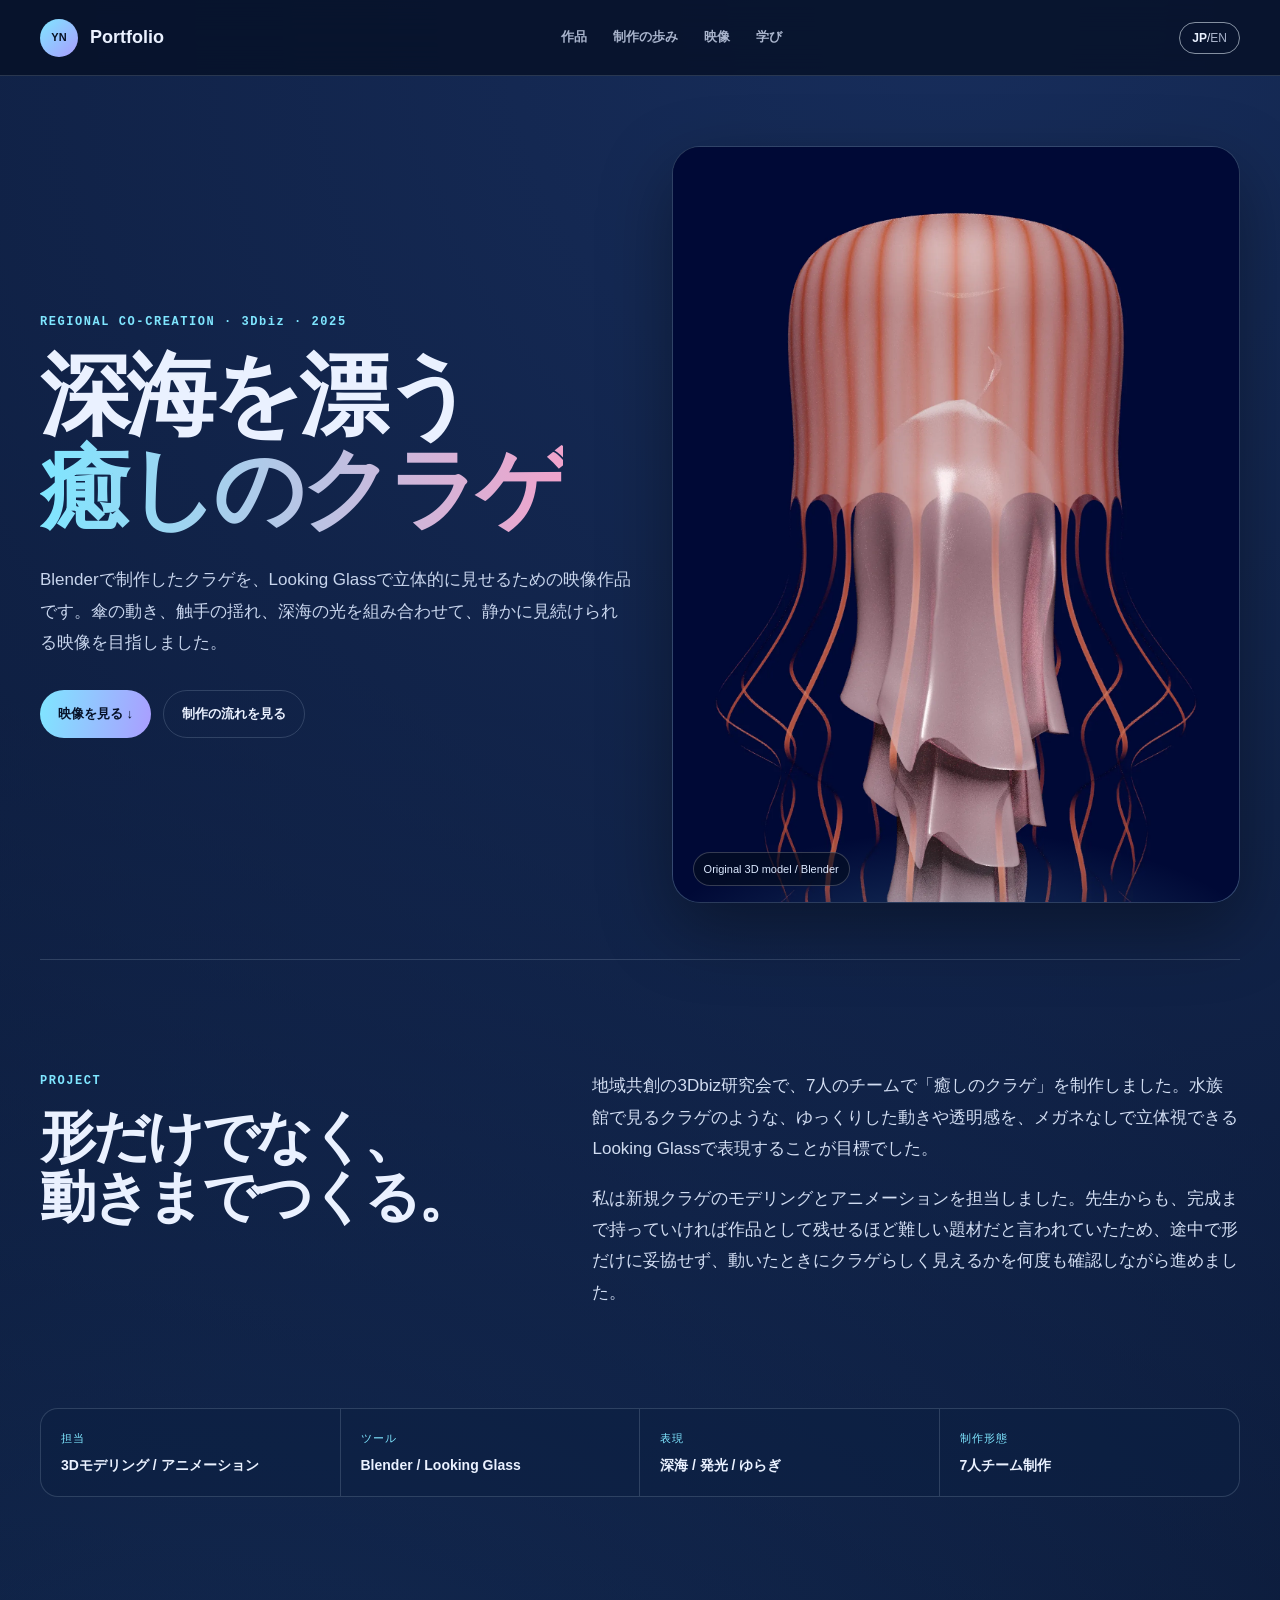
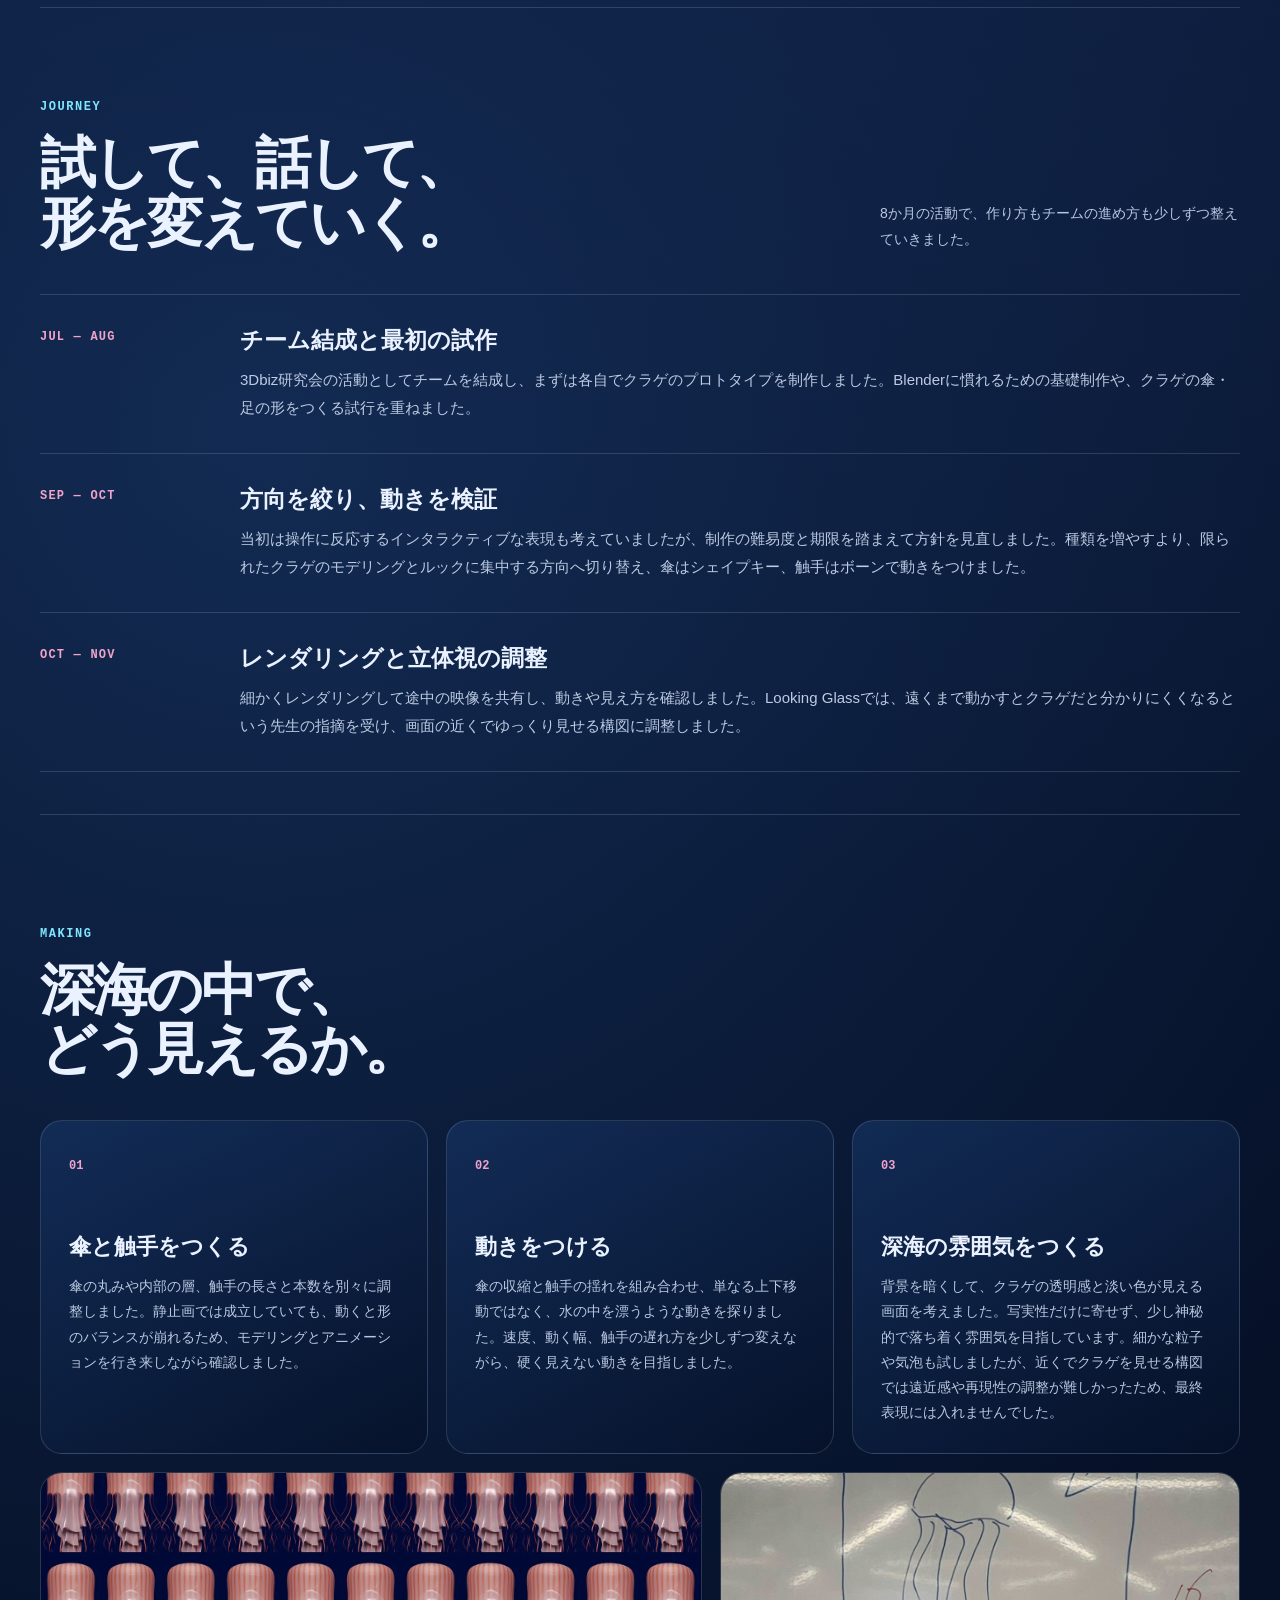
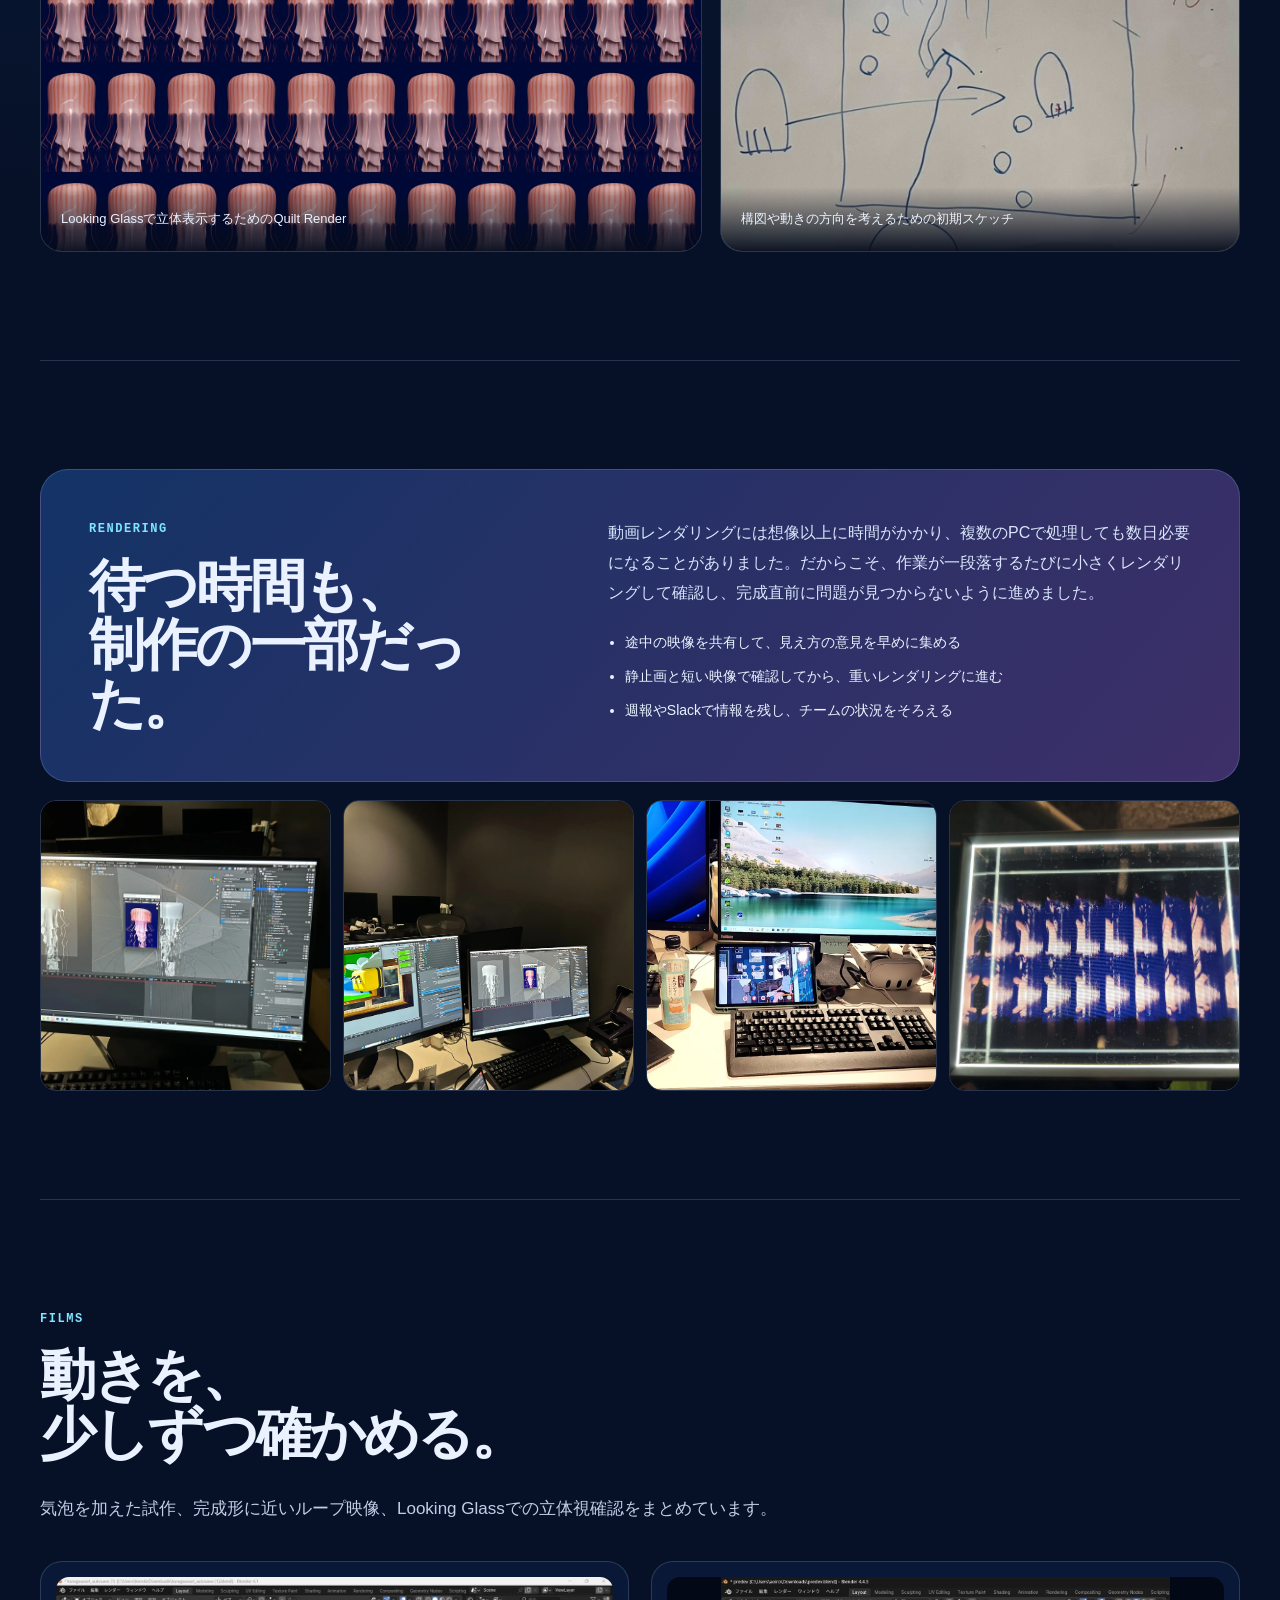
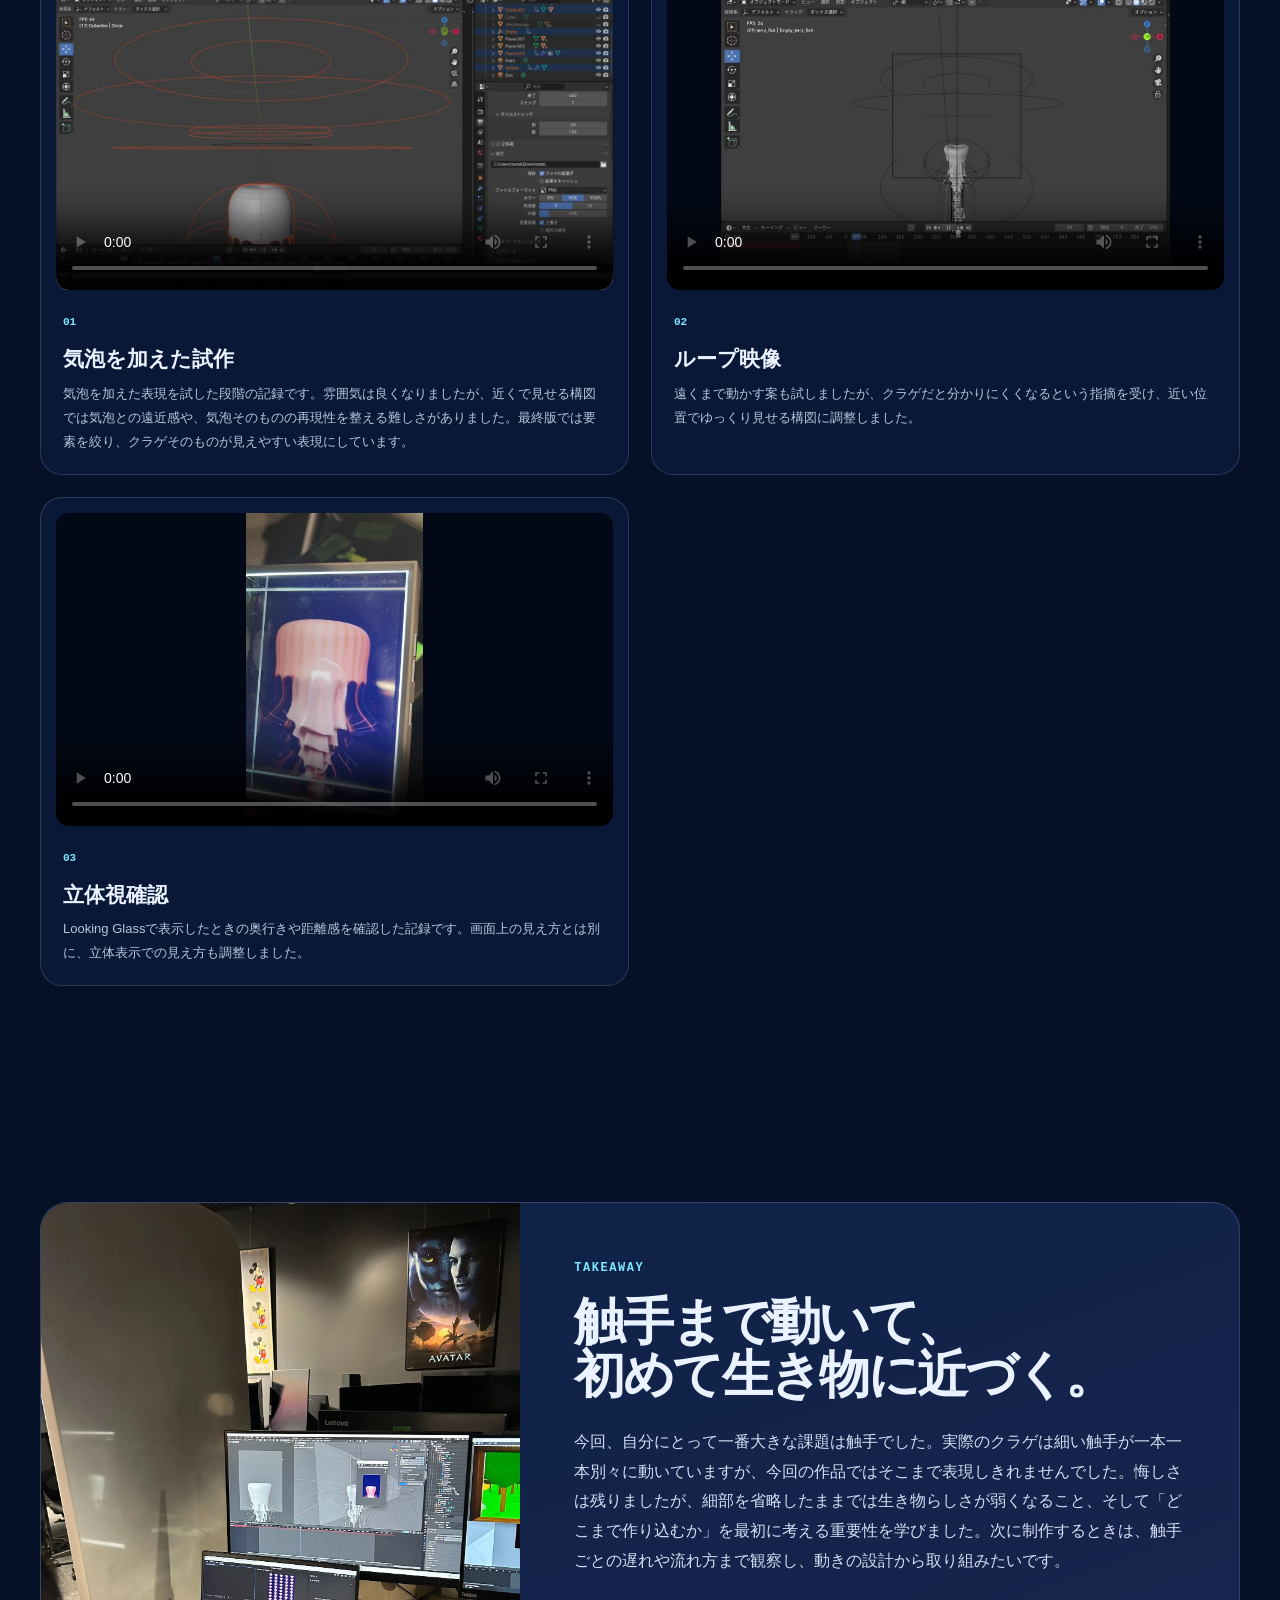
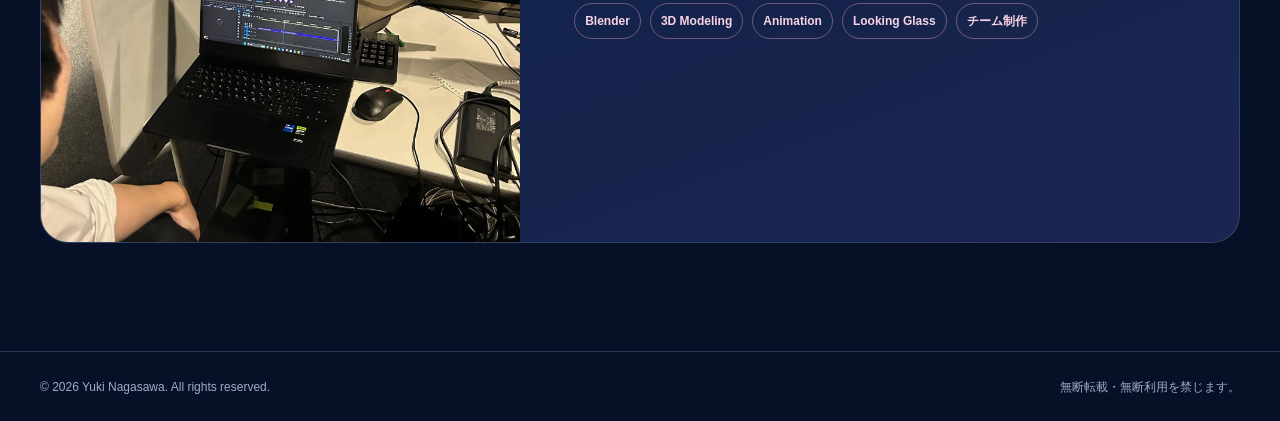
==== index.html @ 3a1f40bf "Add files via upload" ====
<!doctype html>
<html lang="ja">
<head>
  <meta charset="utf-8" />
  <meta name="viewport" content="width=device-width, initial-scale=1" />
  <meta name="description" content="BlenderとLooking Glassを使って制作した、癒しをテーマにした3Dクラゲ作品のポートフォリオ。" />
  <title>Healing Jellyfish | Yuki Nagasawa Portfolio</title>
  <link rel="stylesheet" href="style.css" />
</head>
<body>
  <header class="site-header">
    <a class="brand" href="#top" aria-label="Back to top">
      <span class="brand-mark">YN</span><span>Portfolio</span>
    </a>
    <nav class="nav" aria-label="Main navigation">
      <a href="#project" data-ja="作品" data-en="Project">作品</a>
      <a href="#journey" data-ja="制作の歩み" data-en="Journey">制作の歩み</a>
      <a href="#films" data-ja="映像" data-en="Films">映像</a>
      <a href="#learning" data-ja="学び" data-en="Learning">学び</a>
    </nav>
    <button id="langToggle" class="lang-toggle" type="button" aria-label="Switch language"><strong>JP</strong><span>/</span><b>EN</b></button>
  </header>

  <main id="top">
    <section class="hero section-shell">
      <div class="hero-copy">
        <p class="eyebrow" data-ja="REGIONAL CO-CREATION · 3Dbiz · 2025" data-en="REGIONAL CO-CREATION · 3Dbiz · 2025">REGIONAL CO-CREATION · 3Dbiz · 2025</p>
        <h1 data-ja="深海を漂う<br><span>癒しのクラゲ</span>" data-en="A calming <span>jellyfish</span><br>in the deep sea">深海を漂う<br><span>癒しのクラゲ</span></h1>
        <p class="hero-lead" data-ja="Blenderで制作したクラゲを、Looking Glassで立体的に見せるための映像作品です。傘の動き、触手の揺れ、深海の光を組み合わせて、静かに見続けられる映像を目指しました。" data-en="A visual work built in Blender and prepared for a glasses-free 3D display on Looking Glass. I combined bell motion, tentacle sway, and deep-sea lighting to create something calm enough to keep watching.">Blenderで制作したクラゲを、Looking Glassで立体的に見せるための映像作品です。傘の動き、触手の揺れ、深海の光を組み合わせて、静かに見続けられる映像を目指しました。</p>
        <div class="hero-actions">
          <a class="button primary" href="#films" data-ja="映像を見る ↓" data-en="Watch the films ↓">映像を見る ↓</a>
          <a class="button ghost" href="#journey" data-ja="制作の流れを見る" data-en="See the process">制作の流れを見る</a>
        </div>
      </div>
      <figure class="hero-art">
        <img src="assets/images/hero-jellyfish.webp" alt="Blenderで制作したクラゲのレンダリング" />
        <figcaption data-ja="Original 3D model / Blender" data-en="Original 3D model / Blender">Original 3D model / Blender</figcaption>
      </figure>
    </section>

    <section id="project" class="section-shell project-intro">
      <div class="section-head">
        <p class="eyebrow" data-ja="PROJECT" data-en="PROJECT">PROJECT</p>
        <h2 data-ja="形だけでなく、<br>動きまでつくる。" data-en="Build not only the form,<br>but the movement.">形だけでなく、<br>動きまでつくる。</h2>
      </div>
      <div class="project-text">
        <p data-ja="地域共創の3Dbiz研究会で、7人のチームで「癒しのクラゲ」を制作しました。水族館で見るクラゲのような、ゆっくりした動きや透明感を、メガネなしで立体視できるLooking Glassで表現することが目標でした。" data-en="In the 3Dbiz research group, our seven-person team created a “healing jellyfish.” Our goal was to reproduce the slow motion and translucency of an aquarium jellyfish on Looking Glass, a glasses-free 3D display.">地域共創の3Dbiz研究会で、7人のチームで「癒しのクラゲ」を制作しました。水族館で見るクラゲのような、ゆっくりした動きや透明感を、メガネなしで立体視できるLooking Glassで表現することが目標でした。</p>
        <p data-ja="私は新規クラゲのモデリングとアニメーションを担当しました。先生からも、完成まで持っていければ作品として残せるほど難しい題材だと言われていたため、途中で形だけに妥協せず、動いたときにクラゲらしく見えるかを何度も確認しながら進めました。" data-en="I worked on modeling and animating a new jellyfish. Our instructor described it as challenging enough that finishing it would make it a work worth keeping. I therefore kept checking whether it still felt like a jellyfish once it moved, rather than settling for a model that only looked right when still.">私は新規クラゲのモデリングとアニメーションを担当しました。先生からも、完成まで持っていければ作品として残せるほど難しい題材だと言われていたため、途中で形だけに妥協せず、動いたときにクラゲらしく見えるかを何度も確認しながら進めました。</p>
      </div>
      <dl class="project-facts">
        <div><dt data-ja="担当" data-en="Role">担当</dt><dd data-ja="3Dモデリング / アニメーション" data-en="3D modeling / animation">3Dモデリング / アニメーション</dd></div>
        <div><dt data-ja="ツール" data-en="Tools">ツール</dt><dd>Blender / Looking Glass</dd></div>
        <div><dt data-ja="表現" data-en="Visual direction">表現</dt><dd data-ja="深海 / 発光 / ゆらぎ" data-en="Deep sea / glow / gentle drift">深海 / 発光 / ゆらぎ</dd></div>
        <div><dt data-ja="制作形態" data-en="Format">制作形態</dt><dd data-ja="7人チーム制作" data-en="Seven-person team project">7人チーム制作</dd></div>
      </dl>
    </section>

    <section id="journey" class="section-shell journey-section">
      <div class="section-head compact">
        <div>
          <p class="eyebrow" data-ja="JOURNEY" data-en="JOURNEY">JOURNEY</p>
          <h2 data-ja="試して、話して、<br>形を変えていく。" data-en="Test it. Discuss it.<br>Then reshape it.">試して、話して、<br>形を変えていく。</h2>
        </div>
        <p class="section-note" data-ja="8か月の活動で、作り方もチームの進め方も少しずつ整えていきました。" data-en="Over eight months, we refined both the work itself and the way the team worked together.">8か月の活動で、作り方もチームの進め方も少しずつ整えていきました。</p>
      </div>
      <ol class="timeline">
        <li>
          <span class="timeline-date" data-ja="JUL — AUG" data-en="JUL — AUG">JUL — AUG</span>
          <div><h3 data-ja="チーム結成と最初の試作" data-en="Team formation and first prototypes">チーム結成と最初の試作</h3>
          <p data-ja="3Dbiz研究会の活動としてチームを結成し、まずは各自でクラゲのプロトタイプを制作しました。Blenderに慣れるための基礎制作や、クラゲの傘・足の形をつくる試行を重ねました。" data-en="After forming the team in the 3Dbiz group, each member created an initial jellyfish prototype. We also built basic Blender skills and tested the bell and tentacle forms.">3Dbiz研究会の活動としてチームを結成し、まずは各自でクラゲのプロトタイプを制作しました。Blenderに慣れるための基礎制作や、クラゲの傘・足の形をつくる試行を重ねました。</p></div>
        </li>
        <li>
          <span class="timeline-date" data-ja="SEP — OCT" data-en="SEP — OCT">SEP — OCT</span>
          <div><h3 data-ja="方向を絞り、動きを検証" data-en="Narrowing the direction and testing motion">方向を絞り、動きを検証</h3>
          <p data-ja="当初は操作に反応するインタラクティブな表現も考えていましたが、制作の難易度と期限を踏まえて方針を見直しました。種類を増やすより、限られたクラゲのモデリングとルックに集中する方向へ切り替え、傘はシェイプキー、触手はボーンで動きをつけました。" data-en="We initially considered an interactive version that responded to user input, but reconsidered the scope based on the schedule and technical difficulty. We focused on a small number of jellyfish, using shape keys for the bell and bones for the tentacles.">当初は操作に反応するインタラクティブな表現も考えていましたが、制作の難易度と期限を踏まえて方針を見直しました。種類を増やすより、限られたクラゲのモデリングとルックに集中する方向へ切り替え、傘はシェイプキー、触手はボーンで動きをつけました。</p></div>
        </li>
        <li>
          <span class="timeline-date" data-ja="OCT — NOV" data-en="OCT — NOV">OCT — NOV</span>
          <div><h3 data-ja="レンダリングと立体視の調整" data-en="Rendering and stereoscopic tuning">レンダリングと立体視の調整</h3>
          <p data-ja="細かくレンダリングして途中の映像を共有し、動きや見え方を確認しました。Looking Glassでは、遠くまで動かすとクラゲだと分かりにくくなるという先生の指摘を受け、画面の近くでゆっくり見せる構図に調整しました。" data-en="We rendered small checks throughout the process and shared them to review movement and appearance. After feedback that the jellyfish became hard to recognize when it moved too far away on Looking Glass, we adjusted the composition to keep it closer to the viewer.">細かくレンダリングして途中の映像を共有し、動きや見え方を確認しました。Looking Glassでは、遠くまで動かすとクラゲだと分かりにくくなるという先生の指摘を受け、画面の近くでゆっくり見せる構図に調整しました。</p></div>
        </li>
      </ol>
    </section>

    <section class="section-shell process-section">
      <div class="section-head compact">
        <div>
          <p class="eyebrow" data-ja="MAKING" data-en="MAKING">MAKING</p>
          <h2 data-ja="深海の中で、<br>どう見えるか。" data-en="How should it look<br>in the deep sea?">深海の中で、<br>どう見えるか。</h2>
        </div>
      </div>
      <div class="process-grid">
        <article class="process-card">
          <span class="number">01</span>
          <h3 data-ja="傘と触手をつくる" data-en="Building the bell and tentacles">傘と触手をつくる</h3>
          <p data-ja="傘の丸みや内部の層、触手の長さと本数を別々に調整しました。静止画では成立していても、動くと形のバランスが崩れるため、モデリングとアニメーションを行き来しながら確認しました。" data-en="I adjusted the bell shape, inner layers, and the length and count of the tentacles separately. Because a still image can look right while motion reveals imbalance, I moved back and forth between modeling and animation.">傘の丸みや内部の層、触手の長さと本数を別々に調整しました。静止画では成立していても、動くと形のバランスが崩れるため、モデリングとアニメーションを行き来しながら確認しました。</p>
        </article>
        <article class="process-card">
          <span class="number">02</span>
          <h3 data-ja="動きをつける" data-en="Adding the movement">動きをつける</h3>
          <p data-ja="傘の収縮と触手の揺れを組み合わせ、単なる上下移動ではなく、水の中を漂うような動きを探りました。速度、動く幅、触手の遅れ方を少しずつ変えながら、硬く見えない動きを目指しました。" data-en="By combining bell contraction and tentacle sway, I looked for movement that suggested drifting underwater rather than simple vertical motion. I tuned speed, travel range, and delayed tentacle motion to avoid a stiff result.">傘の収縮と触手の揺れを組み合わせ、単なる上下移動ではなく、水の中を漂うような動きを探りました。速度、動く幅、触手の遅れ方を少しずつ変えながら、硬く見えない動きを目指しました。</p>
        </article>
        <article class="process-card">
          <span class="number">03</span>
          <h3 data-ja="深海の雰囲気をつくる" data-en="Building a deep-sea atmosphere">深海の雰囲気をつくる</h3>
          <p data-ja="背景を暗くして、クラゲの透明感と淡い色が見える画面を考えました。写実性だけに寄せず、少し神秘的で落ち着く雰囲気を目指しています。細かな粒子や気泡も試しましたが、近くでクラゲを見せる構図では遠近感や再現性の調整が難しかったため、最終表現には入れませんでした。" data-en="I used a dark background so the jellyfish’s translucency and soft color would remain visible, aiming for a calm and slightly mysterious atmosphere rather than pure photorealism. I also tested fine particles and bubbles, but because the final composition presents the jellyfish at close range, controlling depth and visual consistency was difficult, so those elements were not included in the final version.">背景を暗くして、クラゲの透明感と淡い色が見える画面を考えました。写実性だけに寄せず、少し神秘的で落ち着く雰囲気を目指しています。細かな粒子や気泡も試しましたが、近くでクラゲを見せる構図では遠近感や再現性の調整が難しかったため、最終表現には入れませんでした。</p>
        </article>
      </div>

      <div class="process-visuals">
        <figure class="large-visual"><img src="assets/images/quilt-render.webp" alt="Looking Glass用に作成した複数視点のQuilt Render" /><figcaption data-ja="Looking Glassで立体表示するためのQuilt Render" data-en="Quilt render prepared for Looking Glass">Looking Glassで立体表示するためのQuilt Render</figcaption></figure>
        <figure class="large-visual"><img src="assets/images/sketch.jpg" alt="クラゲの構成を考えるための手書きスケッチ" /><figcaption data-ja="構図や動きの方向を考えるための初期スケッチ" data-en="Early sketch for composition and movement">構図や動きの方向を考えるための初期スケッチ</figcaption></figure>
      </div>
    </section>

    <section class="section-shell challenge-section">
      <div class="challenge-panel">
        <div>
          <p class="eyebrow" data-ja="RENDERING" data-en="RENDERING">RENDERING</p>
          <h2 data-ja="待つ時間も、<br>制作の一部だった。" data-en="Waiting was also<br>part of the work.">待つ時間も、<br>制作の一部だった。</h2>
        </div>
        <div class="challenge-copy">
          <p data-ja="動画レンダリングには想像以上に時間がかかり、複数のPCで処理しても数日必要になることがありました。だからこそ、作業が一段落するたびに小さくレンダリングして確認し、完成直前に問題が見つからないように進めました。" data-en="Video rendering took longer than expected. Even with several PCs, it could take days. That made small, frequent render checks important so that issues did not only appear at the end.">動画レンダリングには想像以上に時間がかかり、複数のPCで処理しても数日必要になることがありました。だからこそ、作業が一段落するたびに小さくレンダリングして確認し、完成直前に問題が見つからないように進めました。</p>
          <ul>
            <li data-ja="途中の映像を共有して、見え方の意見を早めに集める" data-en="Share work-in-progress clips early to collect feedback">途中の映像を共有して、見え方の意見を早めに集める</li>
            <li data-ja="静止画と短い映像で確認してから、重いレンダリングに進む" data-en="Check stills and short clips before committing to heavy renders">静止画と短い映像で確認してから、重いレンダリングに進む</li>
            <li data-ja="週報やSlackで情報を残し、チームの状況をそろえる" data-en="Keep progress visible through weekly reports and Slack">週報やSlackで情報を残し、チームの状況をそろえる</li>
          </ul>
        </div>
      </div>
      <div class="photo-strip">
        <img src="assets/images/blender-workspace.webp" alt="Blenderでの作業画面" />
        <img src="assets/images/looking-glass-setup.webp" alt="Looking Glassの表示確認" />
        <img src="assets/images/render-workstation.webp" alt="レンダリング作業環境" />
        <img src="assets/images/looking-glass-output.webp" alt="Looking Glass上の表示" />
      </div>
    </section>

    <section id="films" class="section-shell films-section">
      <div class="section-head compact">
        <div>
          <p class="eyebrow" data-ja="FILMS" data-en="FILMS">FILMS</p>
          <h2 data-ja="動きを、<br>少しずつ確かめる。" data-en="Checking motion,<br>step by step.">動きを、<br>少しずつ確かめる。</h2>
        </div>
      </div>
      <p class="films-lead" data-ja="気泡を加えた試作、完成形に近いループ映像、Looking Glassでの立体視確認をまとめています。" data-en="This edition includes the bubble experiment, the near-final loop sequence, and the Looking Glass stereoscopic display check.">気泡を加えた試作、完成形に近いループ映像、Looking Glassでの立体視確認をまとめています。</p>
      <div class="film-grid">

        <article class="film-card"><video controls playsinline preload="metadata" poster="assets/images/jellyfish-motion-04.jpg"><source src="assets/videos/jellyfish-motion-04.mp4" type="video/mp4" /></video><div><span>01</span><h3 data-ja="気泡を加えた試作" data-en="Bubble experiment">気泡を加えた試作</h3><p data-ja="気泡を加えた表現を試した段階の記録です。雰囲気は良くなりましたが、近くで見せる構図では気泡との遠近感や、気泡そのものの再現性を整える難しさがありました。最終版では要素を絞り、クラゲそのものが見えやすい表現にしています。" data-en="This was an experiment with bubbles added to the scene. It created a promising atmosphere, but in a close-up composition it was difficult to control the sense of depth and make the bubbles feel convincing. For the final version, I simplified the scene so the jellyfish itself would remain easy to see.">気泡を加えた表現を試した段階の記録です。雰囲気は良くなりましたが、近くで見せる構図では気泡との遠近感や、気泡そのものの再現性を整える難しさがありました。最終版では要素を絞り、クラゲそのものが見えやすい表現にしています。</p></div></article>

        <article class="film-card"><video controls playsinline preload="metadata" poster="assets/images/jellyfish-motion-03.jpg"><source src="assets/videos/jellyfish-motion-03.mp4" type="video/mp4" /></video><div><span>02</span><h3 data-ja="ループ映像" data-en="Loop sequence">ループ映像</h3><p data-ja="遠くまで動かす案も試しましたが、クラゲだと分かりにくくなるという指摘を受け、近い位置でゆっくり見せる構図に調整しました。" data-en="We also tested wider movement, but after feedback that the jellyfish became harder to recognize at a distance, we adjusted the sequence to keep it closer and easier to read.">遠くまで動かす案も試しましたが、クラゲだと分かりにくくなるという指摘を受け、近い位置でゆっくり見せる構図に調整しました。</p></div></article>

        <article class="film-card"><video controls playsinline preload="metadata" poster="assets/images/jellyfish-motion-02.jpg"><source src="assets/videos/jellyfish-motion-02.mp4" type="video/mp4" /></video><div><span>03</span><h3 data-ja="立体視確認" data-en="Stereoscopic check">立体視確認</h3><p data-ja="Looking Glassで表示したときの奥行きや距離感を確認した記録です。画面上の見え方とは別に、立体表示での見え方も調整しました。" data-en="A record of checking depth and distance on Looking Glass. The piece needed to be tuned for the stereoscopic display as well as for a normal screen.">Looking Glassで表示したときの奥行きや距離感を確認した記録です。画面上の見え方とは別に、立体表示での見え方も調整しました。</p></div></article>
      </div>
    </section>

    <section id="learning" class="section-shell learning-section">
      <div class="learning-card">
        <div class="learning-image"><img src="assets/images/team-workstation.webp" alt="チームでの制作環境" /></div>
        <div class="learning-copy">
          <p class="eyebrow" data-ja="TAKEAWAY" data-en="TAKEAWAY">TAKEAWAY</p>
          <h2 data-ja="触手まで動いて、<br>初めて生き物に近づく。" data-en="Only when the tentacles move<br>does it begin to feel alive.">触手まで動いて、<br>初めて生き物に近づく。</h2>
          <p data-ja="今回、自分にとって一番大きな課題は触手でした。実際のクラゲは細い触手が一本一本別々に動いていますが、今回の作品ではそこまで表現しきれませんでした。悔しさは残りましたが、細部を省略したままでは生き物らしさが弱くなること、そして「どこまで作り込むか」を最初に考える重要性を学びました。次に制作するときは、触手ごとの遅れや流れ方まで観察し、動きの設計から取り組みたいです。" data-en="The tentacles were my biggest challenge. In real jellyfish, fine tentacles move independently, and I could not reproduce that level of detail in this work. It was frustrating, but it taught me that simplifying the details too much weakens the sense of life, and that the level of detail must be planned from the beginning. In a future project, I want to study and design the delayed movement and flow of individual tentacles.">今回、自分にとって一番大きな課題は触手でした。実際のクラゲは細い触手が一本一本別々に動いていますが、今回の作品ではそこまで表現しきれませんでした。悔しさは残りましたが、細部を省略したままでは生き物らしさが弱くなること、そして「どこまで作り込むか」を最初に考える重要性を学びました。次に制作するときは、触手ごとの遅れや流れ方まで観察し、動きの設計から取り組みたいです。</p>
          <div class="tags"><span>Blender</span><span>3D Modeling</span><span>Animation</span><span>Looking Glass</span><span data-ja="チーム制作" data-en="Teamwork">チーム制作</span></div>
        </div>
      </div>
    </section>
  </main>

  <footer class="footer">
    <p>© 2026 Yuki Nagasawa. All rights reserved.</p>
    <p data-ja="無断転載・無断利用を禁じます。" data-en="Unauthorized reproduction and use are prohibited.">無断転載・無断利用を禁じます。</p>
  </footer>
  <script src="script.js"></script>
</body>
</html>
---- style.css ----
:root{--ink:#eaf1ff;--muted:#a9b4cc;--bg:#061128;--surface:#0c1b39;--surface2:#10264d;--line:rgba(218,232,255,.16);--aqua:#7fe6ff;--pink:#f0a3cb;--purple:#aa9dff;--max:1200px}*{box-sizing:border-box}html{scroll-behavior:smooth}body{margin:0;background:radial-gradient(circle at 74% 0%,#172d5b 0,transparent 36%),radial-gradient(circle at 20% 30%,#122a51 0,transparent 28%),var(--bg);color:var(--ink);font-family:Inter,"Noto Sans JP","Hiragino Kaku Gothic ProN",Meiryo,sans-serif;line-height:1.85}.site-header{height:76px;position:sticky;z-index:10;top:0;display:flex;align-items:center;justify-content:space-between;padding:0 max(24px,calc((100vw - var(--max))/2));background:rgba(6,17,40,.84);backdrop-filter:blur(18px);border-bottom:1px solid var(--line)}.brand{display:flex;align-items:center;gap:12px;color:var(--ink);text-decoration:none;font-weight:800;font-size:18px}.brand-mark{display:grid;place-items:center;width:38px;height:38px;border-radius:50%;background:linear-gradient(135deg,var(--aqua),var(--purple));color:#071224;font-size:11px}.nav{display:flex;gap:26px}.nav a{color:var(--muted);text-decoration:none;font-size:13px;font-weight:700}.nav a:hover{color:var(--aqua)}.lang-toggle{border:1px solid rgba(236,246,255,.55);border-radius:999px;background:transparent;color:var(--ink);font-family:inherit;font-size:12px;padding:8px 12px;cursor:pointer}.lang-toggle b{font-weight:400;color:var(--muted)}.section-shell{width:min(calc(100% - 48px),var(--max));margin:0 auto}.hero{min-height:680px;display:grid;grid-template-columns:1.02fr .98fr;align-items:center;gap:40px;padding:70px 0 56px}.eyebrow{margin:0 0 15px;color:var(--aqua);font-family:ui-monospace,SFMono-Regular,Consolas,monospace;letter-spacing:.13em;font-size:12px;font-weight:700}.hero h1,.section-head h2,.challenge-panel h2,.learning-copy h2{margin:0;letter-spacing:-.05em;line-height:1.05}.hero h1{font-size:clamp(58px,7vw,102px)}.hero h1 span{background:linear-gradient(90deg,var(--aqua),var(--pink));-webkit-background-clip:text;background-clip:text;color:transparent}.hero-lead{max-width:615px;color:#c8d5ed;font-size:17px;margin:28px 0 0}.hero-actions{display:flex;flex-wrap:wrap;gap:12px;margin-top:32px}.button{display:inline-flex;align-items:center;justify-content:center;text-decoration:none;border-radius:999px;padding:11px 18px;font-size:13px;font-weight:800;transition:.25s ease}.button.primary{background:linear-gradient(100deg,var(--aqua),var(--purple));color:#061128}.button.primary:hover{transform:translateY(-3px);box-shadow:0 15px 34px rgba(127,230,255,.2)}.button.ghost{border:1px solid var(--line);color:var(--ink)}.button.ghost:hover{border-color:var(--aqua);color:var(--aqua)}.hero-art{position:relative;margin:0;border-radius:28px;overflow:hidden;min-height:520px;background:linear-gradient(140deg,#08183b,#152a55);border:1px solid var(--line);box-shadow:0 26px 70px rgba(0,0,0,.36)}.hero-art:after{content:"";position:absolute;inset:auto -15% -30% -15%;height:42%;background:radial-gradient(ellipse,rgba(127,230,255,.23),transparent 62%)}.hero-art img{display:block;width:100%;height:100%;min-height:520px;object-fit:cover}.hero-art figcaption{position:absolute;left:20px;bottom:16px;z-index:1;border:1px solid rgba(255,255,255,.2);background:rgba(4,13,32,.65);border-radius:999px;padding:6px 10px;font-size:11px;color:#dce9ff}.project-intro{padding:110px 0;display:grid;grid-template-columns:.86fr 1.14fr;gap:64px;border-top:1px solid var(--line)}.section-head h2{font-size:clamp(38px,4.4vw,66px)}.project-text p{margin:0 0 18px;color:#d2ddf2;font-size:17px}.project-facts{grid-column:1/-1;margin:18px 0 0;display:grid;grid-template-columns:repeat(4,1fr);gap:0;border:1px solid var(--line);border-radius:18px;overflow:hidden;background:rgba(10,30,64,.5)}.project-facts div{padding:20px;border-right:1px solid var(--line)}.project-facts div:last-child{border-right:0}.project-facts dt{font-size:11px;color:var(--aqua);font-family:ui-monospace,SFMono-Regular,Consolas,monospace;letter-spacing:.1em}.project-facts dd{margin:5px 0 0;font-weight:700;font-size:14px;line-height:1.55}.process-section{padding:108px 0;border-top:1px solid var(--line)}.compact{display:flex;justify-content:space-between;align-items:flex-end;gap:20px}.process-grid{display:grid;grid-template-columns:repeat(3,1fr);gap:18px;margin-top:42px}.process-card{min-height:310px;padding:28px;border:1px solid var(--line);border-radius:22px;background:linear-gradient(150deg,rgba(21,50,97,.72),rgba(6,17,40,.7))}.number{display:inline-block;color:var(--pink);font-family:ui-monospace,SFMono-Regular,Consolas,monospace;font-size:12px;font-weight:700;margin-bottom:54px}.process-card h3{font-size:22px;line-height:1.35;margin:0 0 13px}.process-card p{margin:0;color:#b9c7df;font-size:14px;line-height:1.8}.process-visuals{display:grid;grid-template-columns:1.12fr .88fr;gap:18px;margin-top:18px}.large-visual{position:relative;margin:0;height:380px;border-radius:22px;overflow:hidden;border:1px solid var(--line);background:#071329}.large-visual img{width:100%;height:100%;object-fit:cover;display:block}.large-visual figcaption{position:absolute;bottom:0;left:0;right:0;padding:20px;background:linear-gradient(transparent,rgba(4,11,28,.94));font-size:13px}.challenge-section{padding:108px 0;border-top:1px solid var(--line)}.challenge-panel{display:grid;grid-template-columns:.9fr 1.1fr;gap:42px;padding:48px;border-radius:28px;background:linear-gradient(130deg,rgba(22,56,111,.88),rgba(86,61,132,.7));border:1px solid rgba(160,208,255,.2)}.challenge-panel h2{font-size:clamp(38px,4.4vw,64px)}.challenge-copy{color:#d9e5fb}.challenge-copy p{margin:0;font-size:16px}.challenge-copy ul{padding-left:1.2em;margin:23px 0 0;color:#ebf3ff;font-size:14px}.challenge-copy li+li{margin-top:8px}.photo-strip{display:grid;grid-template-columns:repeat(4,1fr);gap:12px;margin-top:18px}.photo-strip img{width:100%;aspect-ratio:1/1;object-fit:cover;border-radius:16px;border:1px solid var(--line)}.films-section{padding:108px 0;border-top:1px solid var(--line)}.films-lead{color:#c2cee4;max-width:760px;font-size:17px;margin:30px 0 36px}.film-grid{display:grid;grid-template-columns:repeat(2,1fr);gap:22px}.film-card{padding:15px;border:1px solid var(--line);border-radius:22px;background:rgba(12,29,61,.72)}.film-card video{display:block;width:100%;aspect-ratio:16/9;object-fit:contain;background:#020816;border-radius:13px}.film-card>div{padding:15px 7px 5px}.film-card span{color:var(--aqua);font:700 11px ui-monospace,SFMono-Regular,Consolas,monospace}.film-card h3{margin:5px 0 3px;font-size:21px}.film-card p{margin:0;color:#b7c5de;font-size:13px}.learning-section{padding:108px 0}.learning-card{display:grid;grid-template-columns:.8fr 1.2fr;border:1px solid var(--line);border-radius:28px;overflow:hidden;background:linear-gradient(160deg,rgba(13,34,71,.96),rgba(31,42,87,.85))}.learning-image{min-height:500px}.learning-image img{width:100%;height:100%;display:block;object-fit:cover}.learning-copy{padding:54px}.learning-copy h2{font-size:clamp(37px,4vw,60px)}.learning-copy>p:not(.eyebrow){color:#d3dff3;font-size:16px;margin-top:25px}.tags{display:flex;flex-wrap:wrap;gap:9px;margin:28px 0}.tags span{padding:6px 10px;border:1px solid rgba(240,163,203,.42);border-radius:999px;color:#f8d3e4;font-size:12px;font-weight:700}.footer{padding:24px max(24px,calc((100vw - var(--max))/2));display:flex;justify-content:space-between;gap:16px;border-top:1px solid var(--line);color:#9fabca;font-size:12px}.footer p{margin:0}@media(max-width:900px){.nav{display:none}.hero{grid-template-columns:1fr;min-height:auto;padding-top:64px}.hero-art{min-height:430px;order:-1}.hero-art img{min-height:430px}.project-intro,.challenge-panel,.learning-card{grid-template-columns:1fr}.project-intro{gap:32px}.project-facts{grid-template-columns:repeat(2,1fr)}.project-facts div:nth-child(2){border-right:0}.project-facts div:nth-child(-n+2){border-bottom:1px solid var(--line)}.process-grid{grid-template-columns:1fr}.process-card{min-height:auto}.number{margin-bottom:30px}.process-visuals{grid-template-columns:1fr}.photo-strip{grid-template-columns:repeat(2,1fr)}.learning-image{min-height:330px}.learning-copy{padding:36px}.film-grid{grid-template-columns:1fr}}@media(max-width:560px){.site-header{height:66px;padding:0 17px}.brand{font-size:16px}.brand-mark{width:33px;height:33px}.section-shell{width:min(calc(100% - 28px),var(--max))}.hero{padding:42px 0}.hero h1{font-size:48px}.hero-lead{font-size:15px}.hero-art,.hero-art img{min-height:360px}.project-intro,.process-section,.challenge-section,.films-section,.learning-section{padding:74px 0}.project-facts{grid-template-columns:1fr}.project-facts div{border-right:0;border-bottom:1px solid var(--line)}.project-facts div:last-child{border-bottom:0}.compact{align-items:flex-start;flex-direction:column}.large-visual{height:270px}.challenge-panel{padding:27px}.photo-strip{grid-template-columns:1fr 1fr}.learning-copy{padding:28px}.footer{display:block;padding:19px 17px}.footer p+p{margin-top:5px}}

.section-note{max-width:360px;margin:0;color:#b9c8e2;font-size:14px;line-height:1.8}
.journey-section{padding:88px 0 42px;border-top:1px solid var(--line)}
.timeline{list-style:none;margin:42px 0 0;padding:0;border-top:1px solid var(--line)}
.timeline li{display:grid;grid-template-columns:170px 1fr;gap:30px;padding:30px 0;border-bottom:1px solid var(--line)}
.timeline-date{padding-top:5px;color:var(--pink);font:700 12px ui-monospace,SFMono-Regular,Consolas,monospace;letter-spacing:.1em}
.timeline h3{margin:0 0 10px;font-size:23px;line-height:1.35}
.timeline p{margin:0;color:#bdcbe3;font-size:15px;line-height:1.9}
@media(max-width:900px){.timeline li{grid-template-columns:1fr;gap:8px}.timeline-date{padding-top:0}}
@media(max-width:560px){.journey-section{padding:64px 0 28px}.timeline h3{font-size:20px}.timeline p{font-size:14px}.section-note{font-size:13px}}
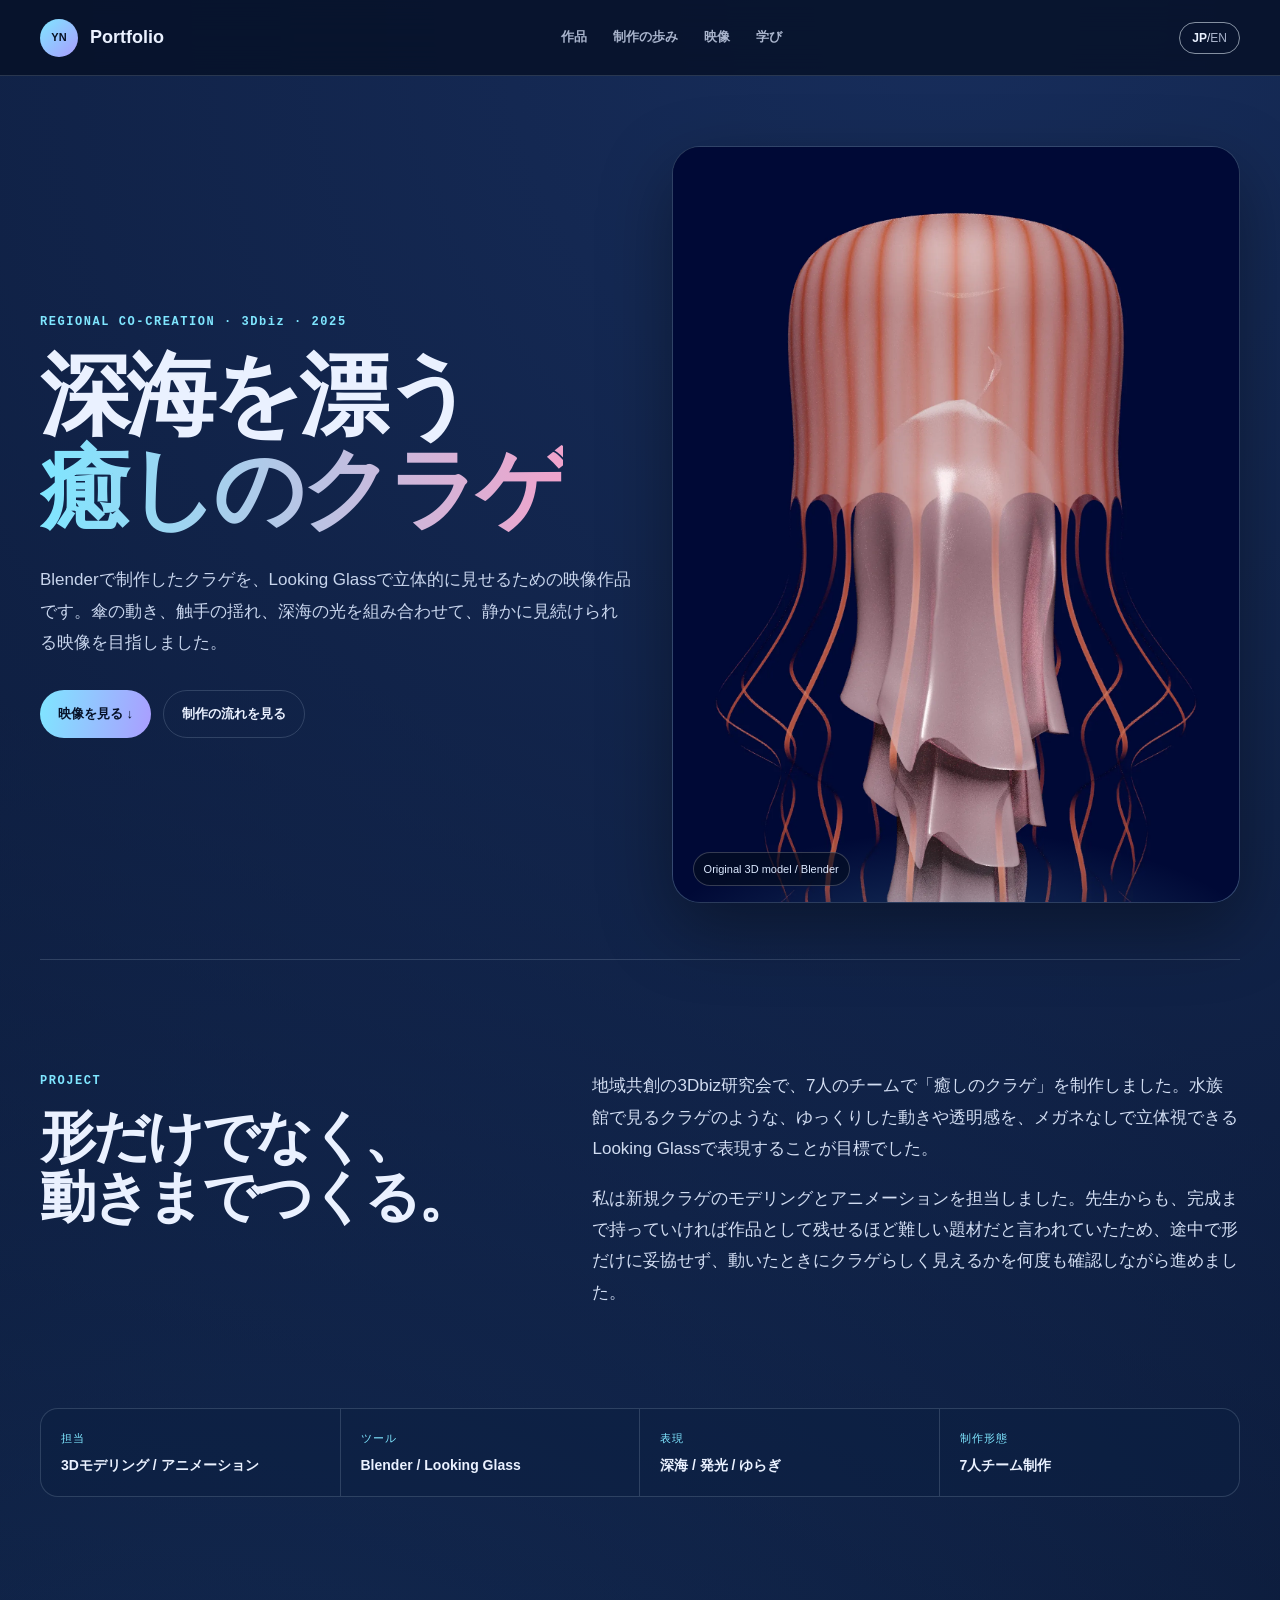
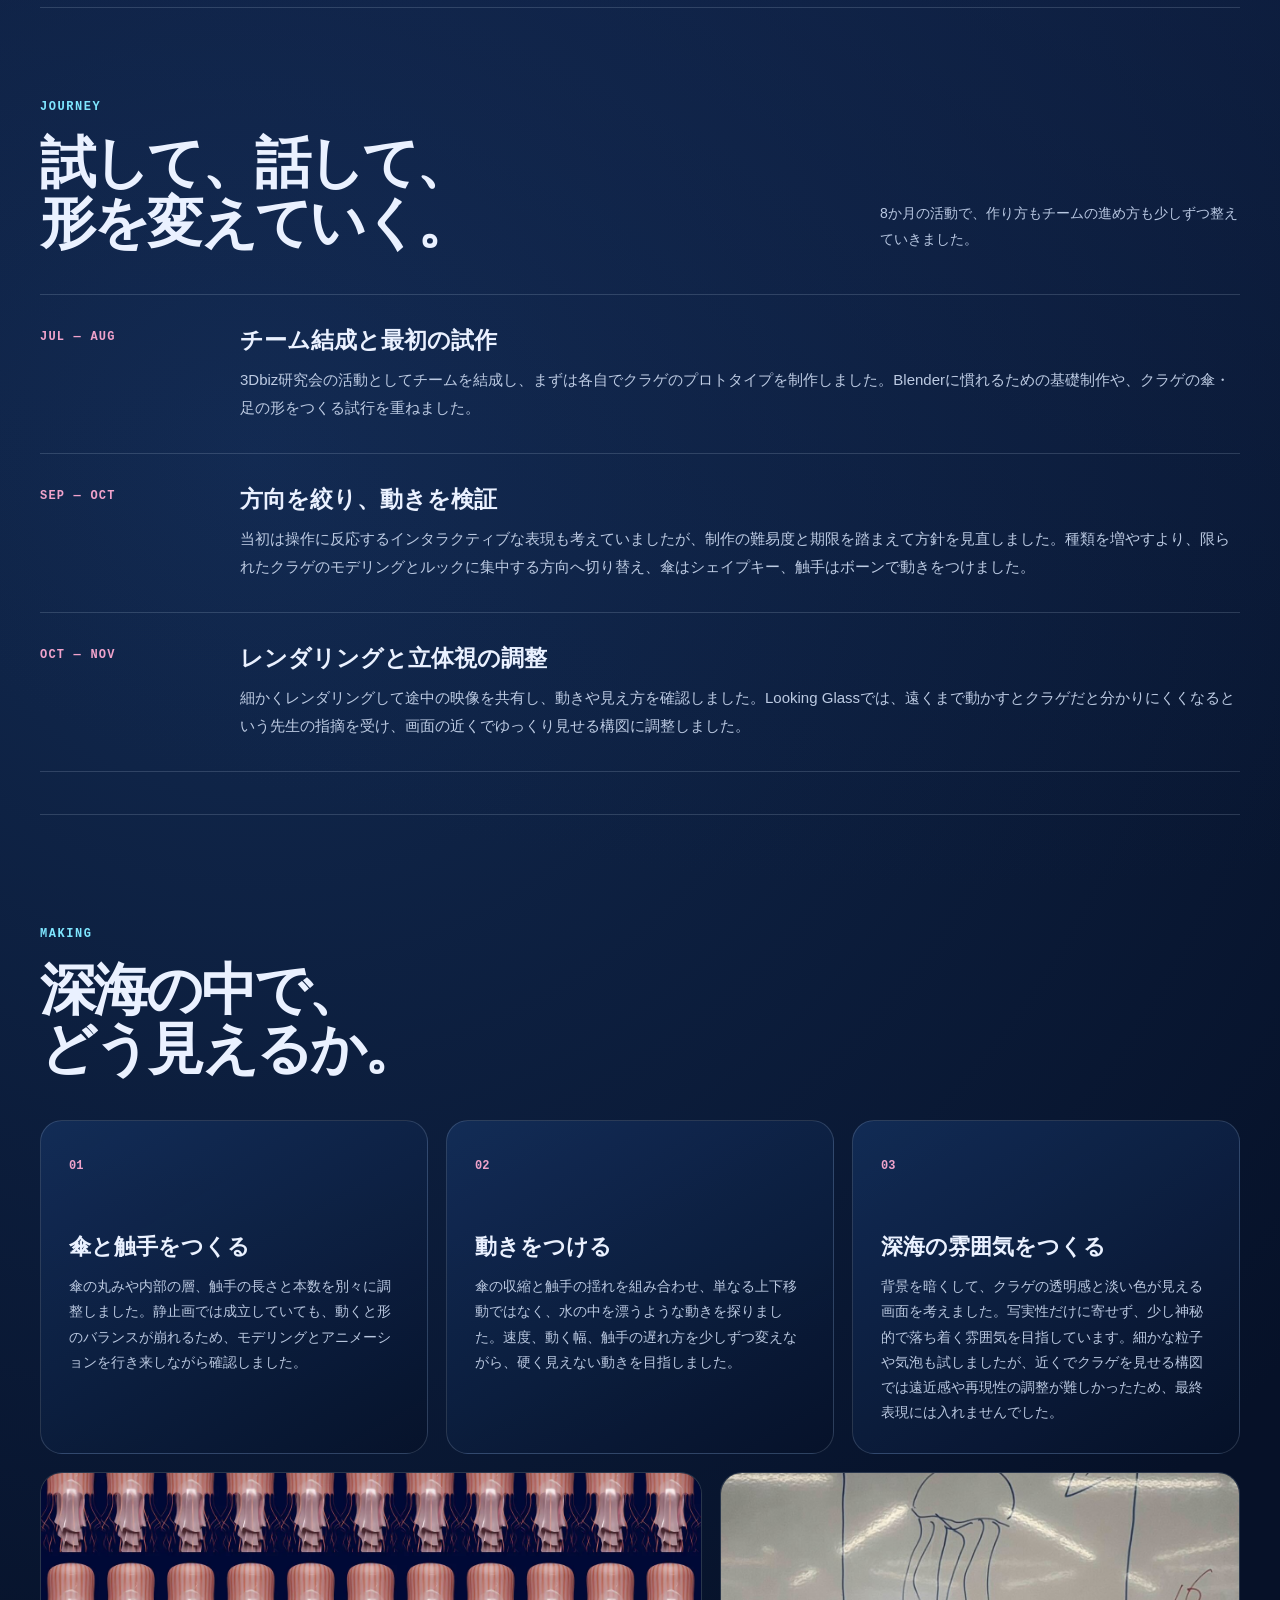
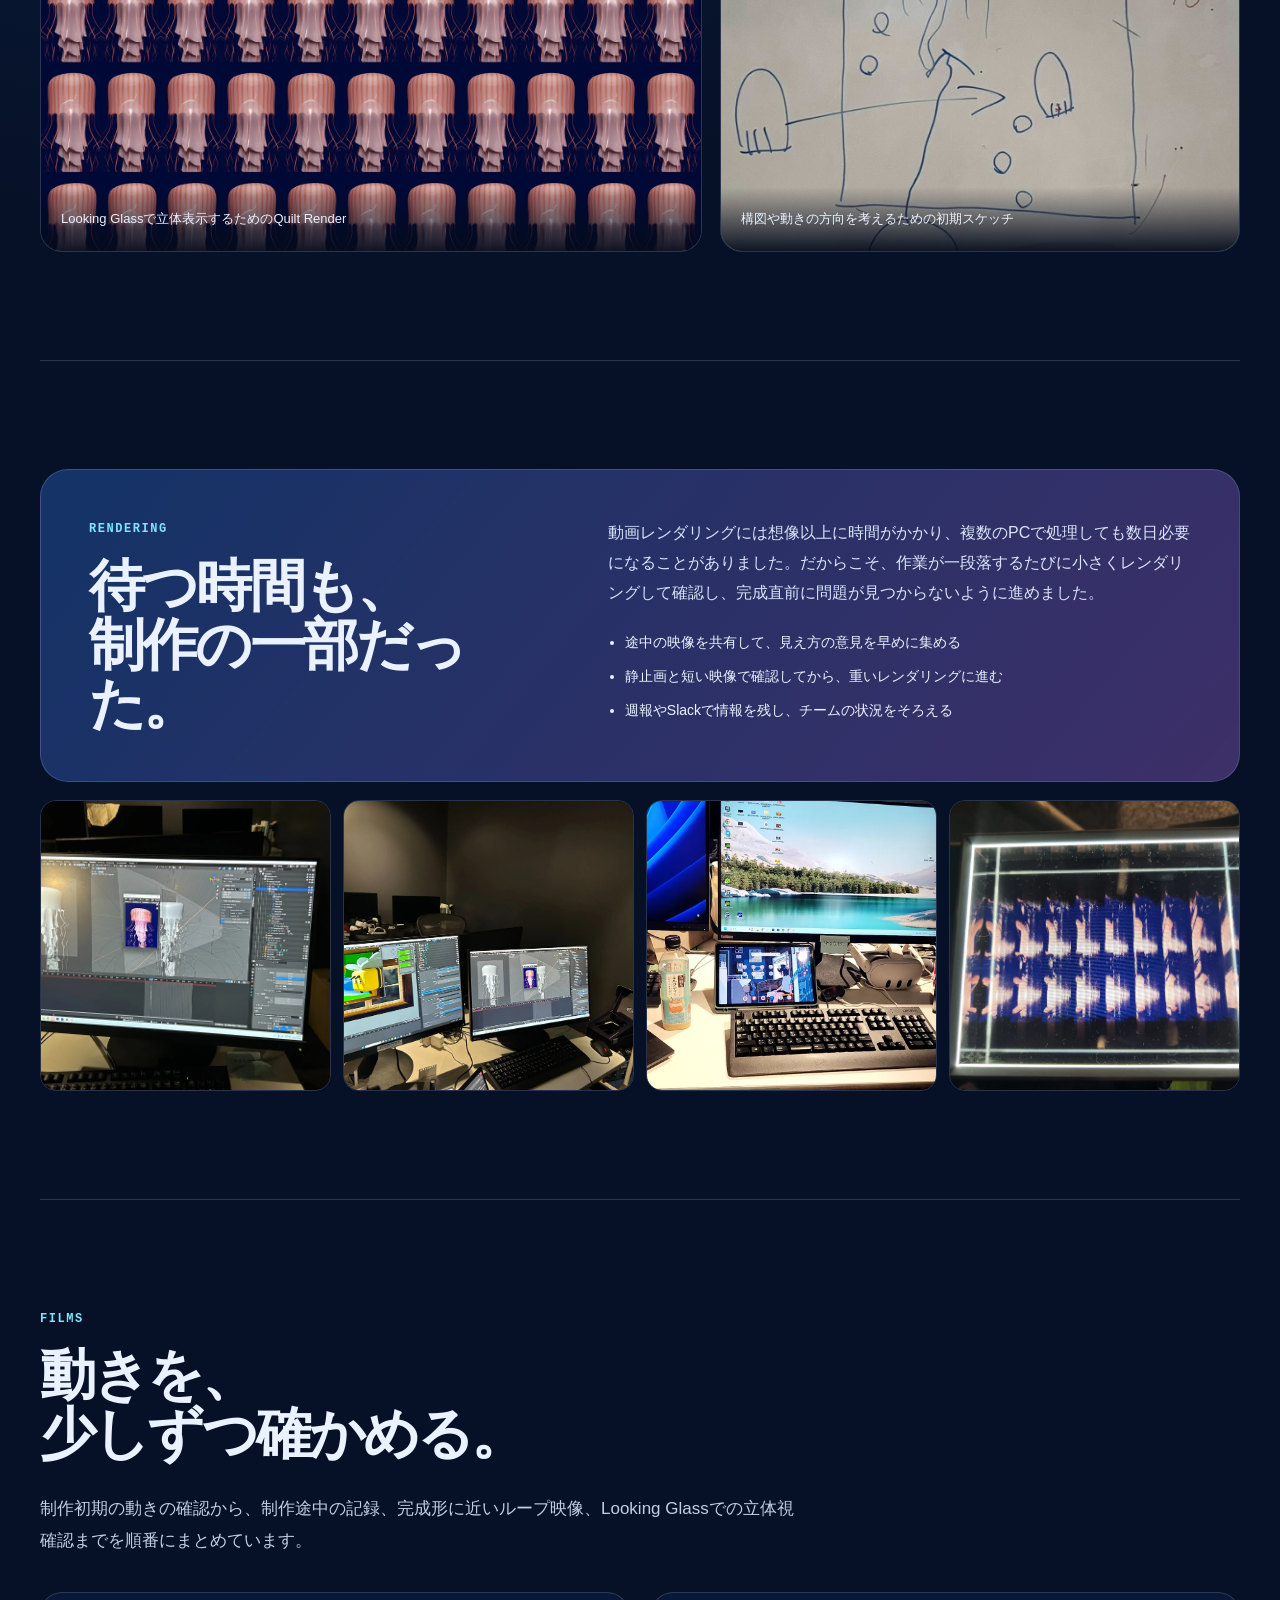
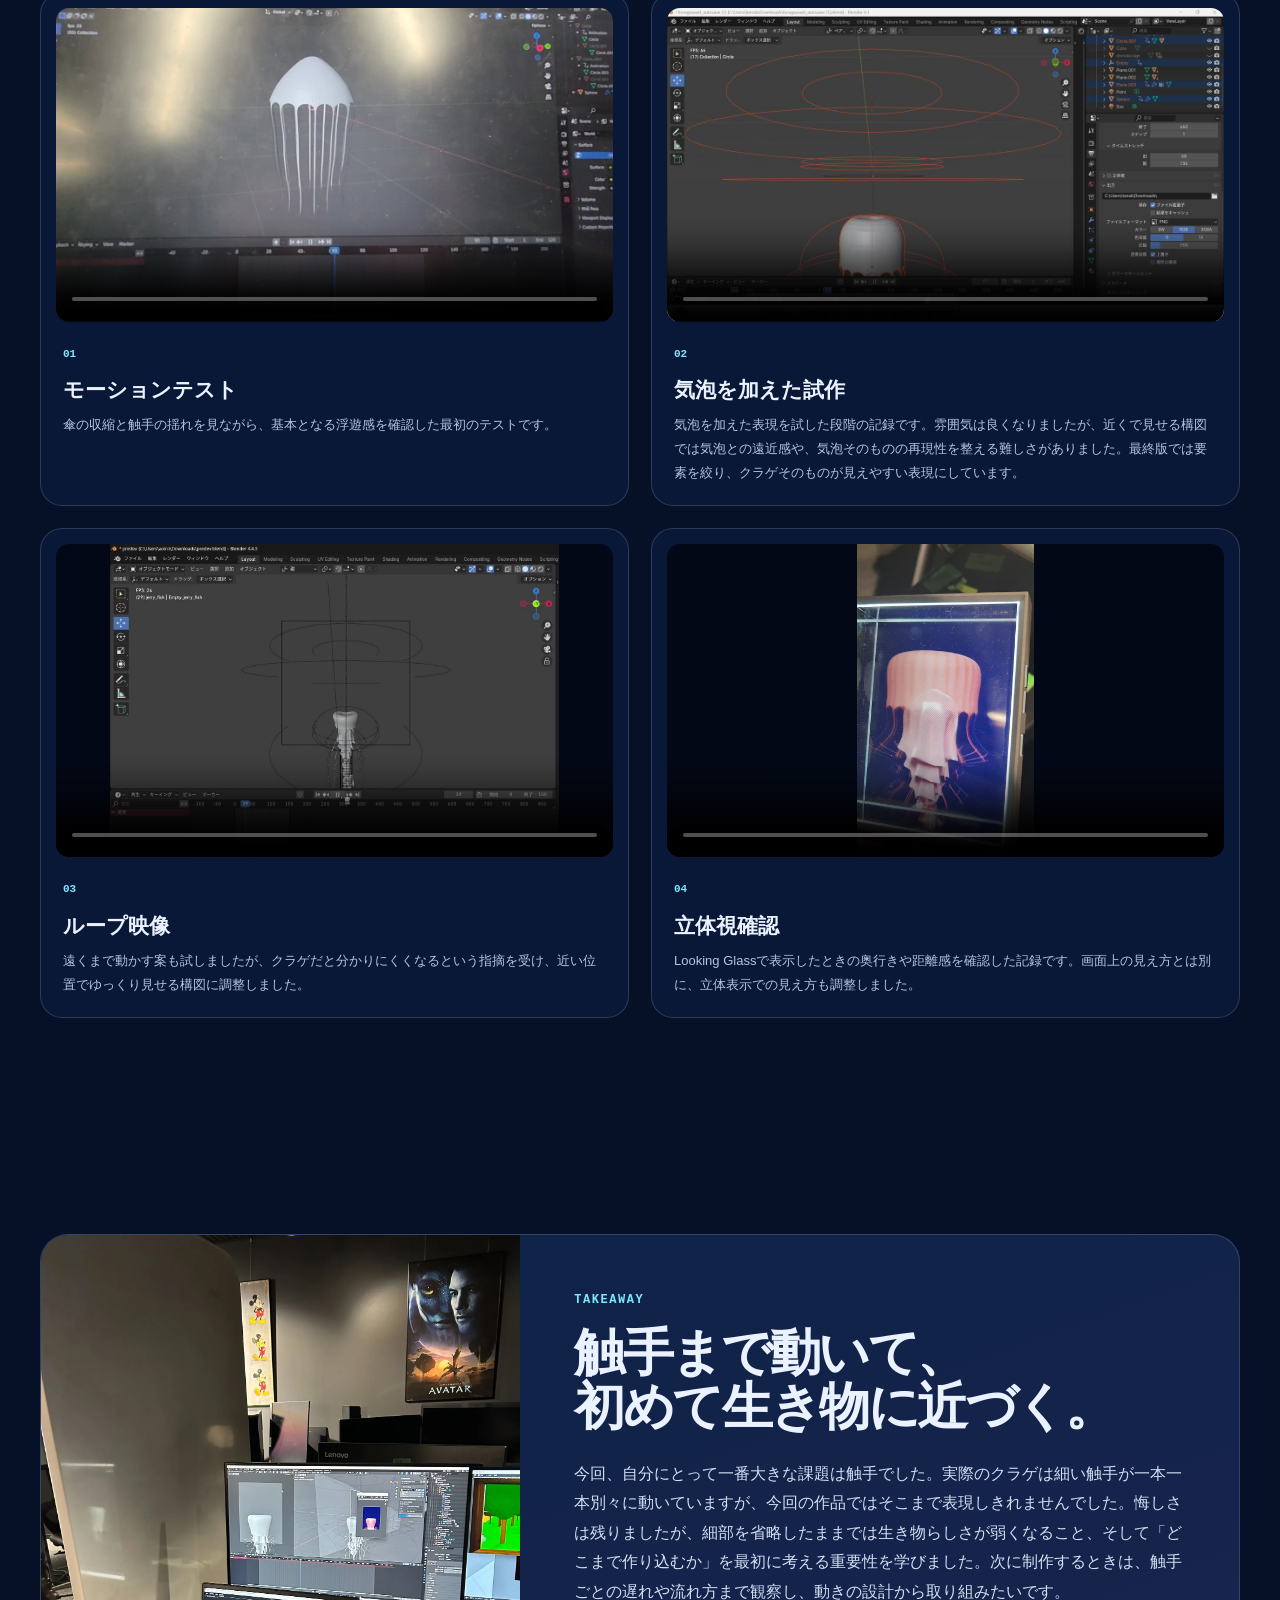
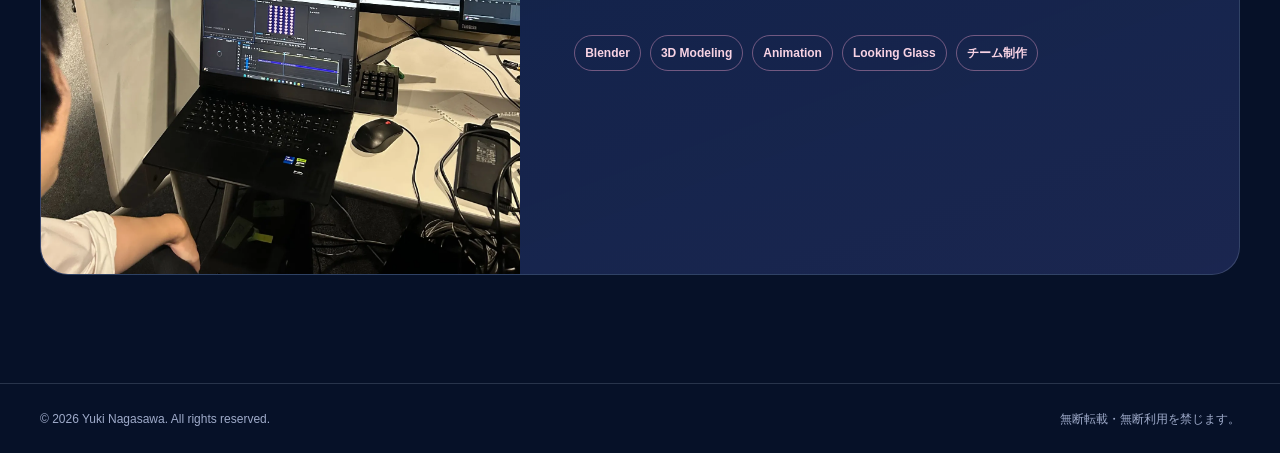
==== commit 6d059d74: "Add files via upload" ====
--- a/index.html
+++ b/index.html
@@ -143,14 +143,12 @@
           <h2 data-ja="動きを、<br>少しずつ確かめる。" data-en="Checking motion,<br>step by step.">動きを、<br>少しずつ確かめる。</h2>
         </div>
       </div>
-      <p class="films-lead" data-ja="気泡を加えた試作、完成形に近いループ映像、Looking Glassでの立体視確認をまとめています。" data-en="This edition includes the bubble experiment, the near-final loop sequence, and the Looking Glass stereoscopic display check.">気泡を加えた試作、完成形に近いループ映像、Looking Glassでの立体視確認をまとめています。</p>
+      <p class="films-lead" data-ja="制作初期の動きの確認から、制作途中の記録、完成形に近いループ映像、Looking Glassでの立体視確認までを順番にまとめています。" data-en="The videos are ordered from early motion checks, through work-in-progress records, to the loop sequence and the final stereoscopic display check.">制作初期の動きの確認から、制作途中の記録、完成形に近いループ映像、Looking Glassでの立体視確認までを順番にまとめています。</p>
       <div class="film-grid">
-
-        <article class="film-card"><video controls playsinline preload="metadata" poster="assets/images/jellyfish-motion-04.jpg"><source src="assets/videos/jellyfish-motion-04.mp4" type="video/mp4" /></video><div><span>01</span><h3 data-ja="気泡を加えた試作" data-en="Bubble experiment">気泡を加えた試作</h3><p data-ja="気泡を加えた表現を試した段階の記録です。雰囲気は良くなりましたが、近くで見せる構図では気泡との遠近感や、気泡そのものの再現性を整える難しさがありました。最終版では要素を絞り、クラゲそのものが見えやすい表現にしています。" data-en="This was an experiment with bubbles added to the scene. It created a promising atmosphere, but in a close-up composition it was difficult to control the sense of depth and make the bubbles feel convincing. For the final version, I simplified the scene so the jellyfish itself would remain easy to see.">気泡を加えた表現を試した段階の記録です。雰囲気は良くなりましたが、近くで見せる構図では気泡との遠近感や、気泡そのものの再現性を整える難しさがありました。最終版では要素を絞り、クラゲそのものが見えやすい表現にしています。</p></div></article>
-
-        <article class="film-card"><video controls playsinline preload="metadata" poster="assets/images/jellyfish-motion-03.jpg"><source src="assets/videos/jellyfish-motion-03.mp4" type="video/mp4" /></video><div><span>02</span><h3 data-ja="ループ映像" data-en="Loop sequence">ループ映像</h3><p data-ja="遠くまで動かす案も試しましたが、クラゲだと分かりにくくなるという指摘を受け、近い位置でゆっくり見せる構図に調整しました。" data-en="We also tested wider movement, but after feedback that the jellyfish became harder to recognize at a distance, we adjusted the sequence to keep it closer and easier to read.">遠くまで動かす案も試しましたが、クラゲだと分かりにくくなるという指摘を受け、近い位置でゆっくり見せる構図に調整しました。</p></div></article>
-
-        <article class="film-card"><video controls playsinline preload="metadata" poster="assets/images/jellyfish-motion-02.jpg"><source src="assets/videos/jellyfish-motion-02.mp4" type="video/mp4" /></video><div><span>03</span><h3 data-ja="立体視確認" data-en="Stereoscopic check">立体視確認</h3><p data-ja="Looking Glassで表示したときの奥行きや距離感を確認した記録です。画面上の見え方とは別に、立体表示での見え方も調整しました。" data-en="A record of checking depth and distance on Looking Glass. The piece needed to be tuned for the stereoscopic display as well as for a normal screen.">Looking Glassで表示したときの奥行きや距離感を確認した記録です。画面上の見え方とは別に、立体表示での見え方も調整しました。</p></div></article>
+        <article class="film-card"><video controls playsinline preload="metadata" poster="assets/images/jellyfish-motion-01.jpg"><source src="assets/videos/jellyfish-motion-01.mp4" type="video/mp4" /></video><div><span>01</span><h3 data-ja="モーションテスト" data-en="Motion test">モーションテスト</h3><p data-ja="傘の収縮と触手の揺れを見ながら、基本となる浮遊感を確認した最初のテストです。" data-en="An early test of bell contraction and tentacle sway to establish the base drifting motion.">傘の収縮と触手の揺れを見ながら、基本となる浮遊感を確認した最初のテストです。</p></div></article>
+        <article class="film-card"><video controls playsinline preload="metadata" poster="assets/images/jellyfish-motion-04.jpg"><source src="assets/videos/jellyfish-motion-04.mp4" type="video/mp4" /></video><div><span>02</span><h3 data-ja="気泡を加えた試作" data-en="Bubble experiment">気泡を加えた試作</h3><p data-ja="気泡を加えた表現を試した段階の記録です。雰囲気は良くなりましたが、近くで見せる構図では気泡との遠近感や、気泡そのものの再現性を整える難しさがありました。最終版では要素を絞り、クラゲそのものが見えやすい表現にしています。" data-en="This was an experiment with bubbles added to the scene. It created a promising atmosphere, but in a close-up composition it was difficult to control the sense of depth and make the bubbles feel convincing. For the final version, I simplified the scene so the jellyfish itself would remain easy to see.">気泡を加えた表現を試した段階の記録です。雰囲気は良くなりましたが、近くで見せる構図では気泡との遠近感や、気泡そのものの再現性を整える難しさがありました。最終版では要素を絞り、クラゲそのものが見えやすい表現にしています。</p></div></article>
+        <article class="film-card"><video controls playsinline preload="metadata" poster="assets/images/jellyfish-motion-03.jpg"><source src="assets/videos/jellyfish-motion-03.mp4" type="video/mp4" /></video><div><span>03</span><h3 data-ja="ループ映像" data-en="Loop sequence">ループ映像</h3><p data-ja="遠くまで動かす案も試しましたが、クラゲだと分かりにくくなるという指摘を受け、近い位置でゆっくり見せる構図に調整しました。" data-en="We also tested wider movement, but after feedback that the jellyfish became harder to recognize at a distance, we adjusted the sequence to keep it closer and easier to read.">遠くまで動かす案も試しましたが、クラゲだと分かりにくくなるという指摘を受け、近い位置でゆっくり見せる構図に調整しました。</p></div></article>
+        <article class="film-card"><video controls playsinline preload="metadata" poster="assets/images/jellyfish-motion-02.jpg"><source src="assets/videos/jellyfish-motion-02.mp4" type="video/mp4" /></video><div><span>04</span><h3 data-ja="立体視確認" data-en="Stereoscopic check">立体視確認</h3><p data-ja="Looking Glassで表示したときの奥行きや距離感を確認した記録です。画面上の見え方とは別に、立体表示での見え方も調整しました。" data-en="A record of checking depth and distance on Looking Glass. The piece needed to be tuned for the stereoscopic display as well as for a normal screen.">Looking Glassで表示したときの奥行きや距離感を確認した記録です。画面上の見え方とは別に、立体表示での見え方も調整しました。</p></div></article>
       </div>
     </section>
 
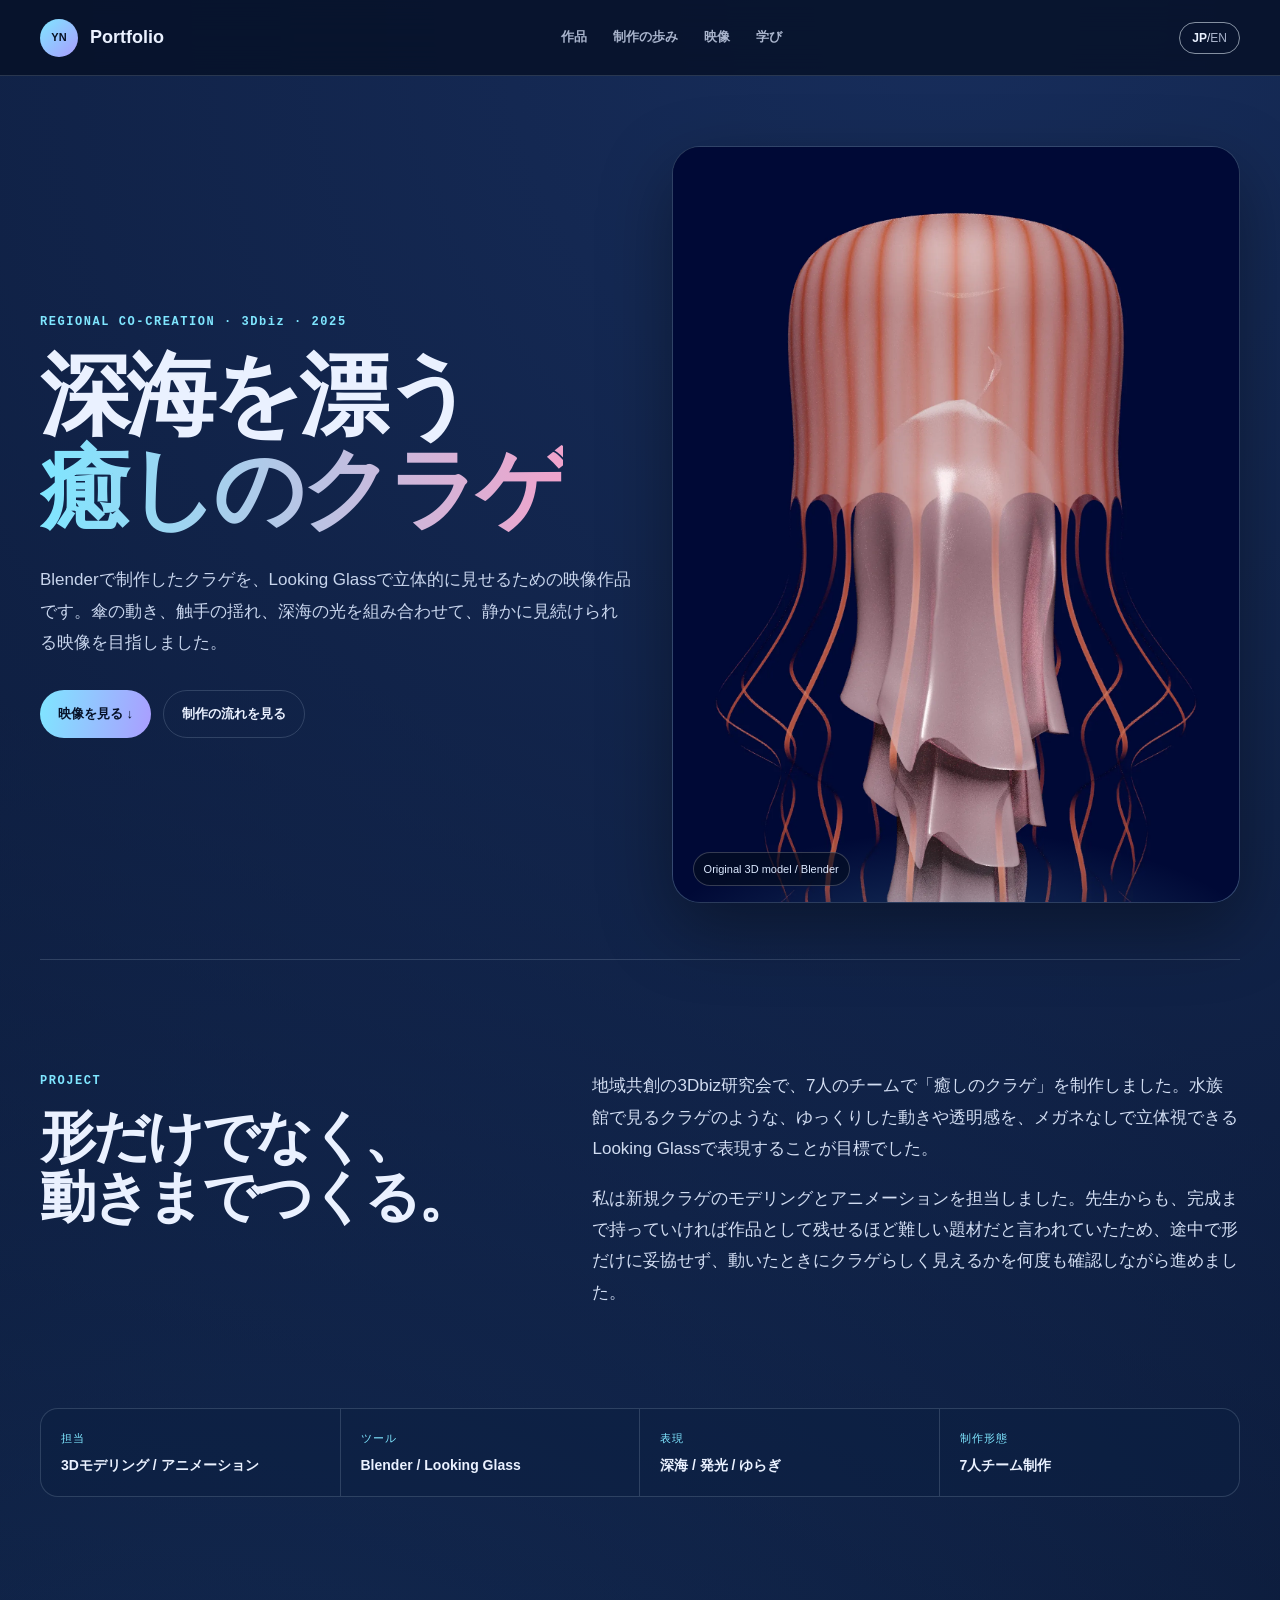
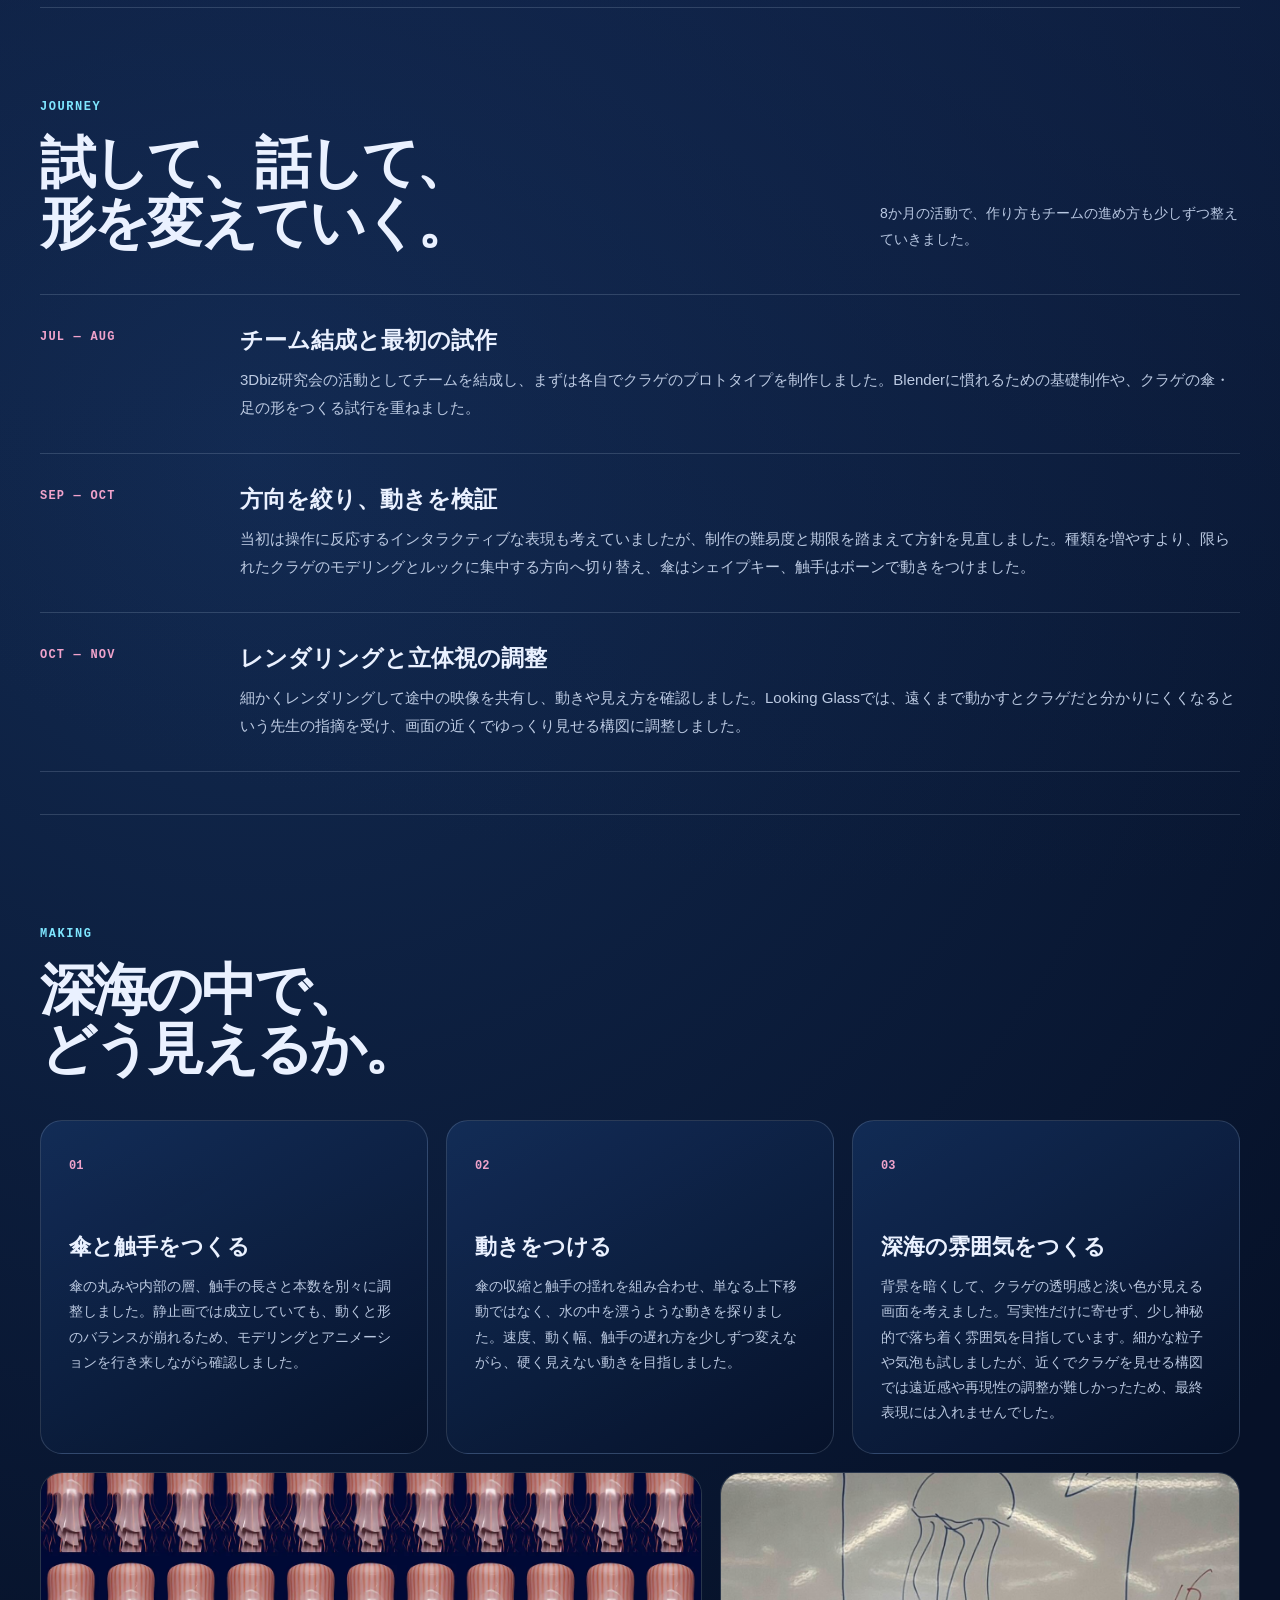
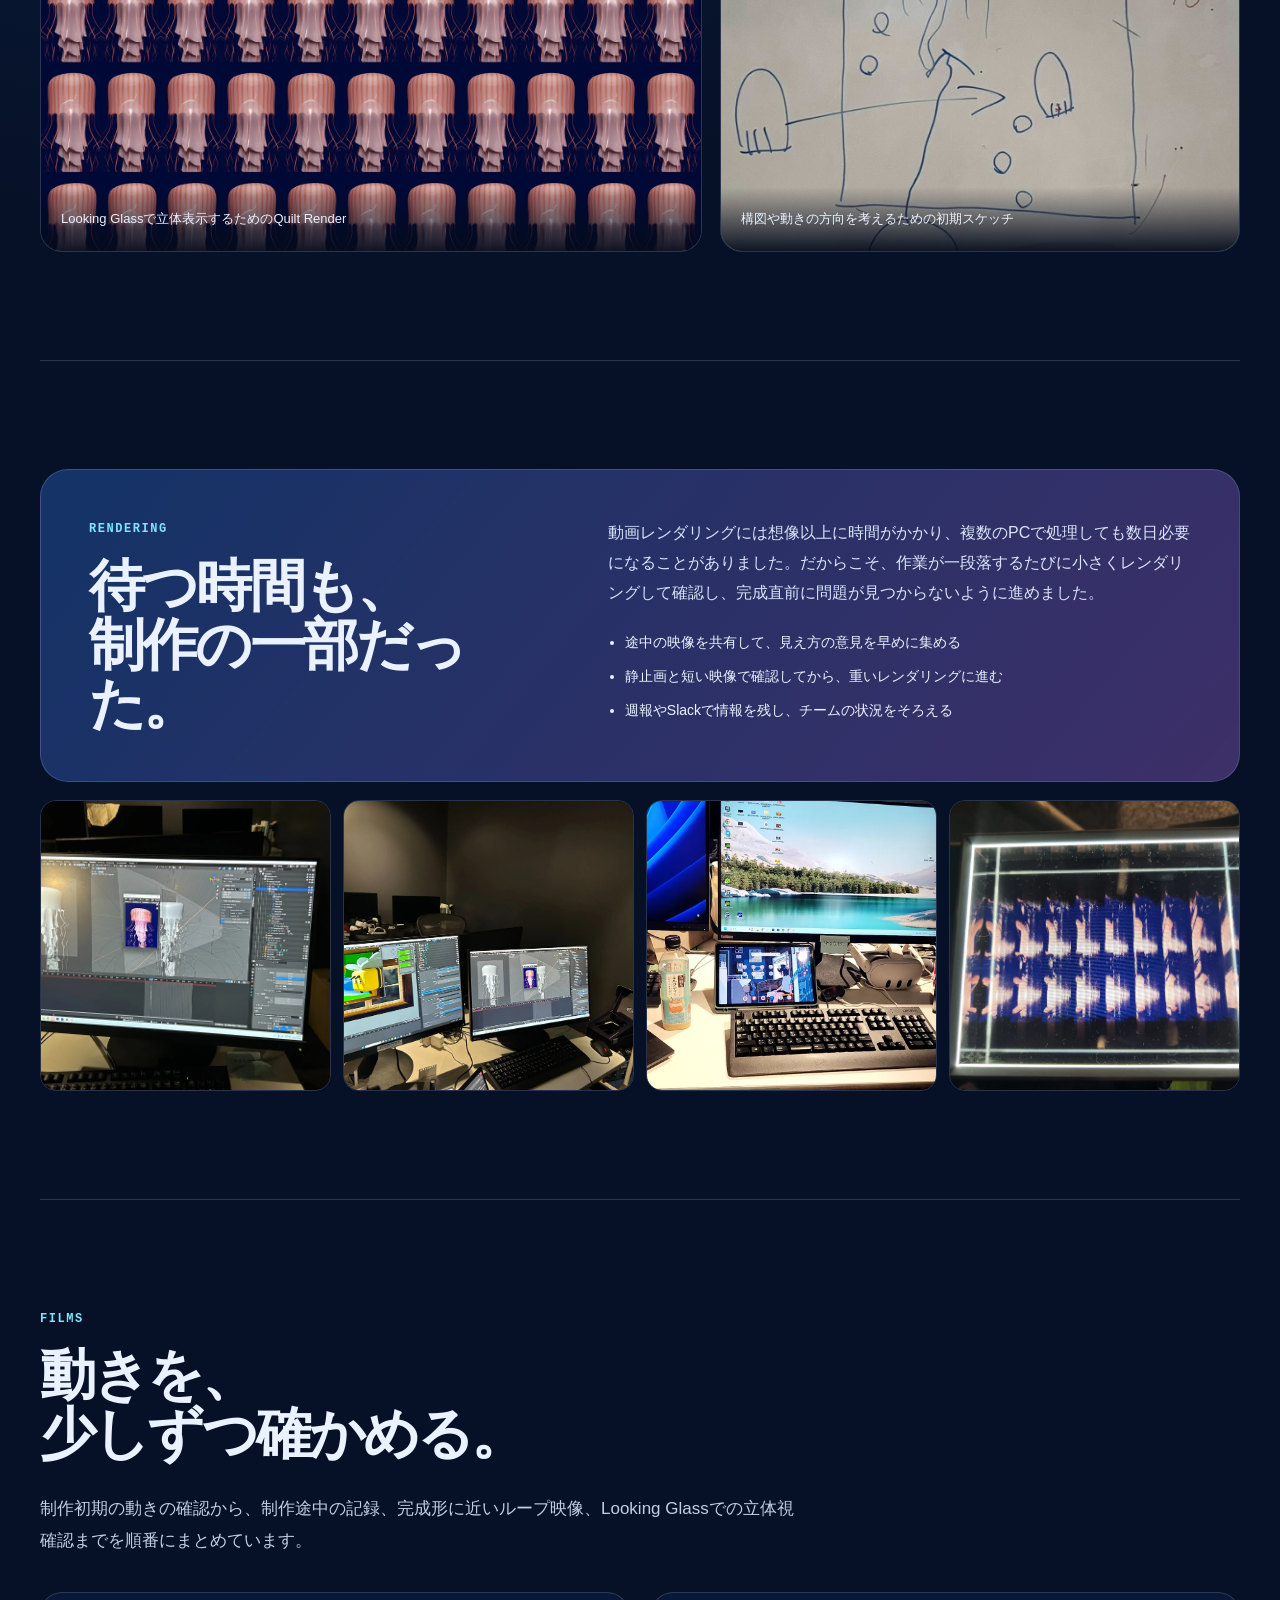
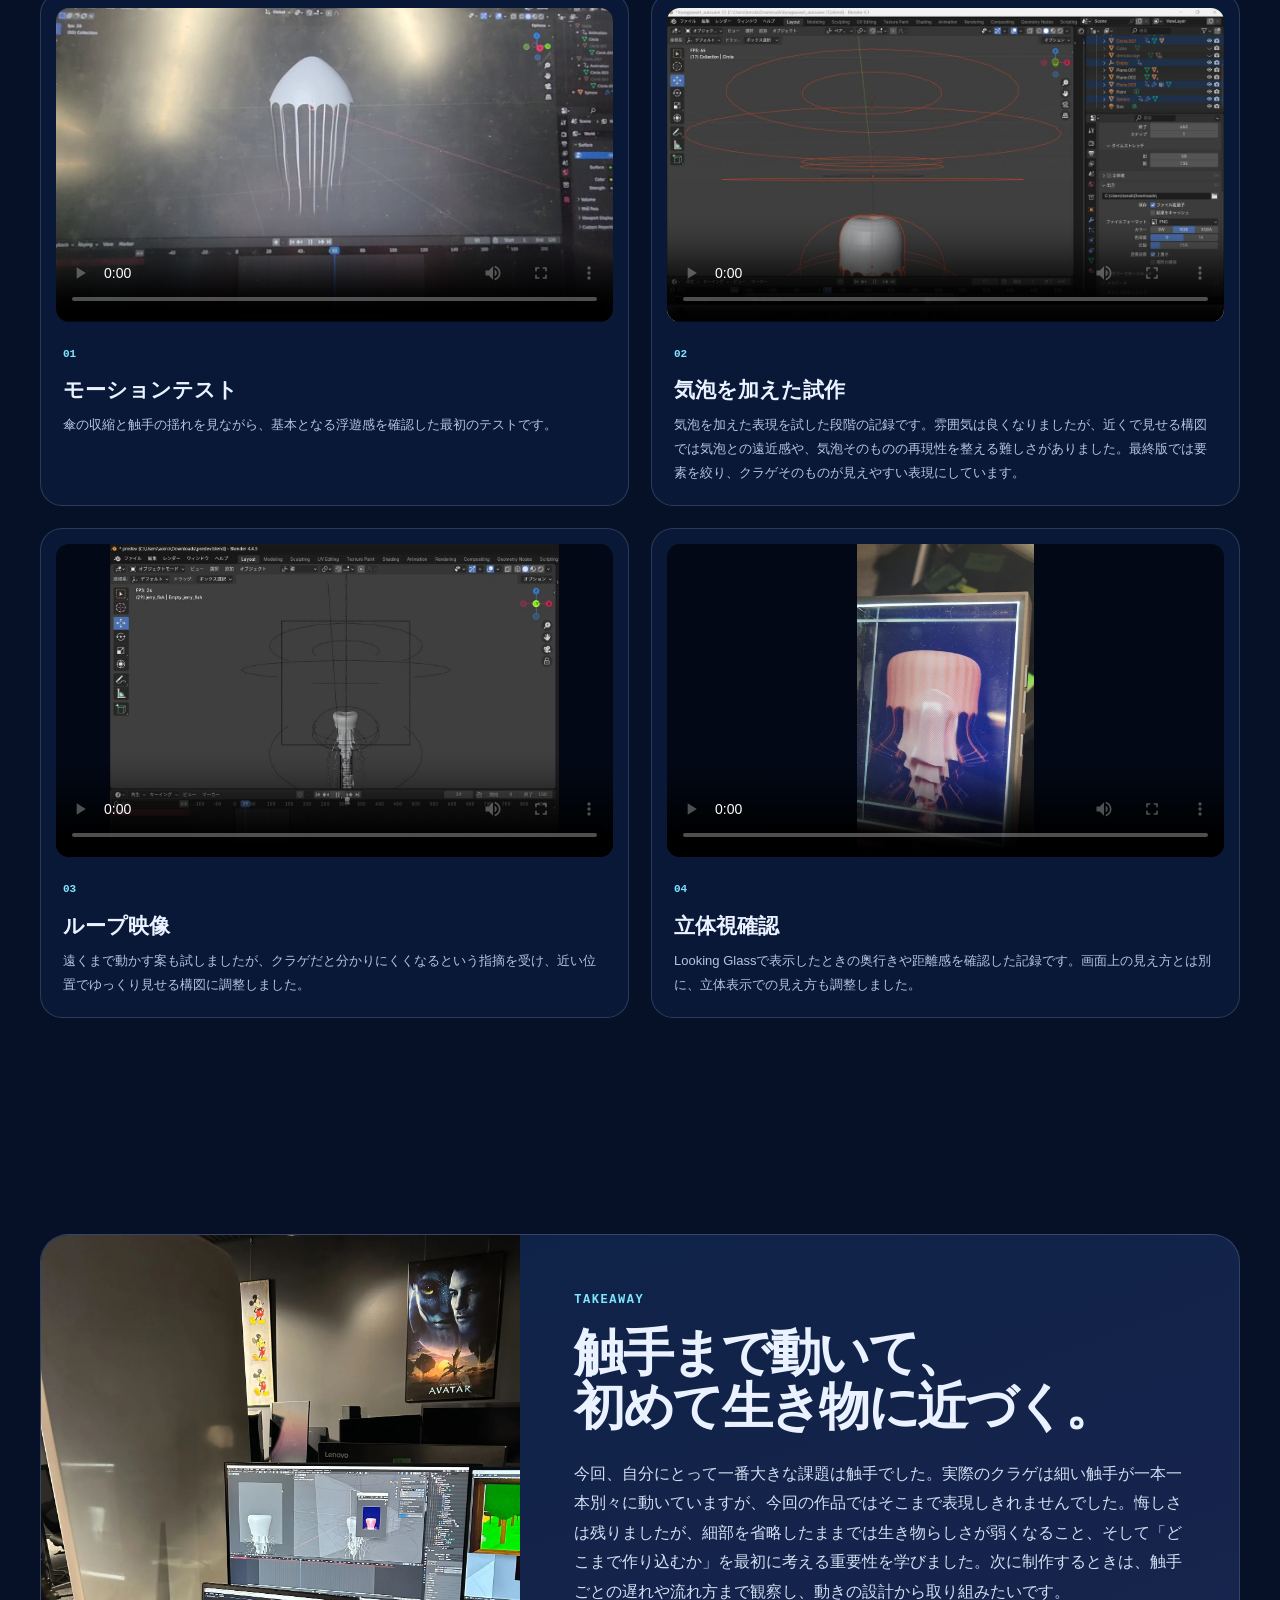
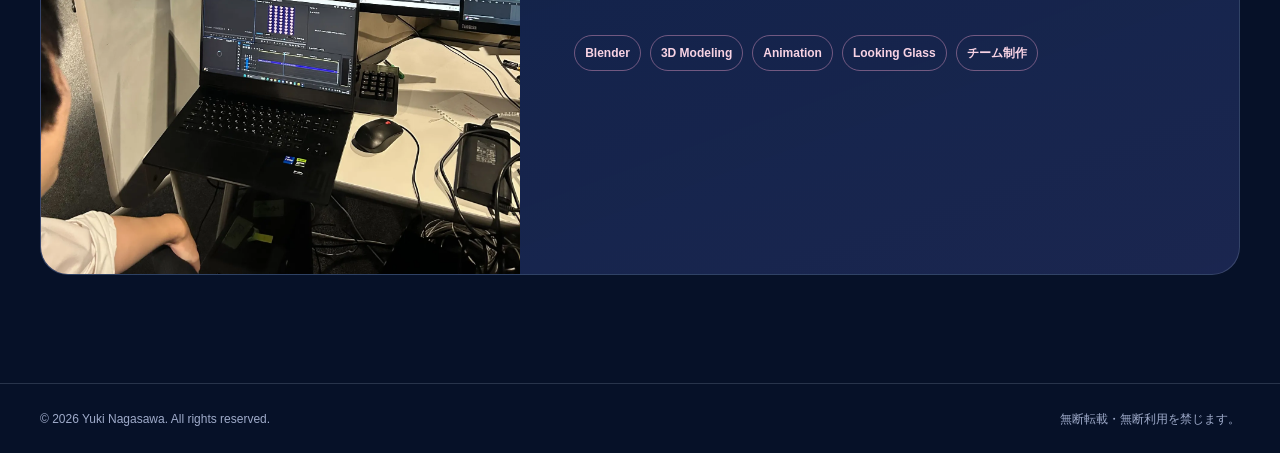
==== commit 7f2f6d72: "Add new lines to index.html" ====
--- a/index.html
+++ b/index.html
@@ -172,3 +172,5 @@
   <script src="script.js"></script>
 </body>
 </html>
+
+
